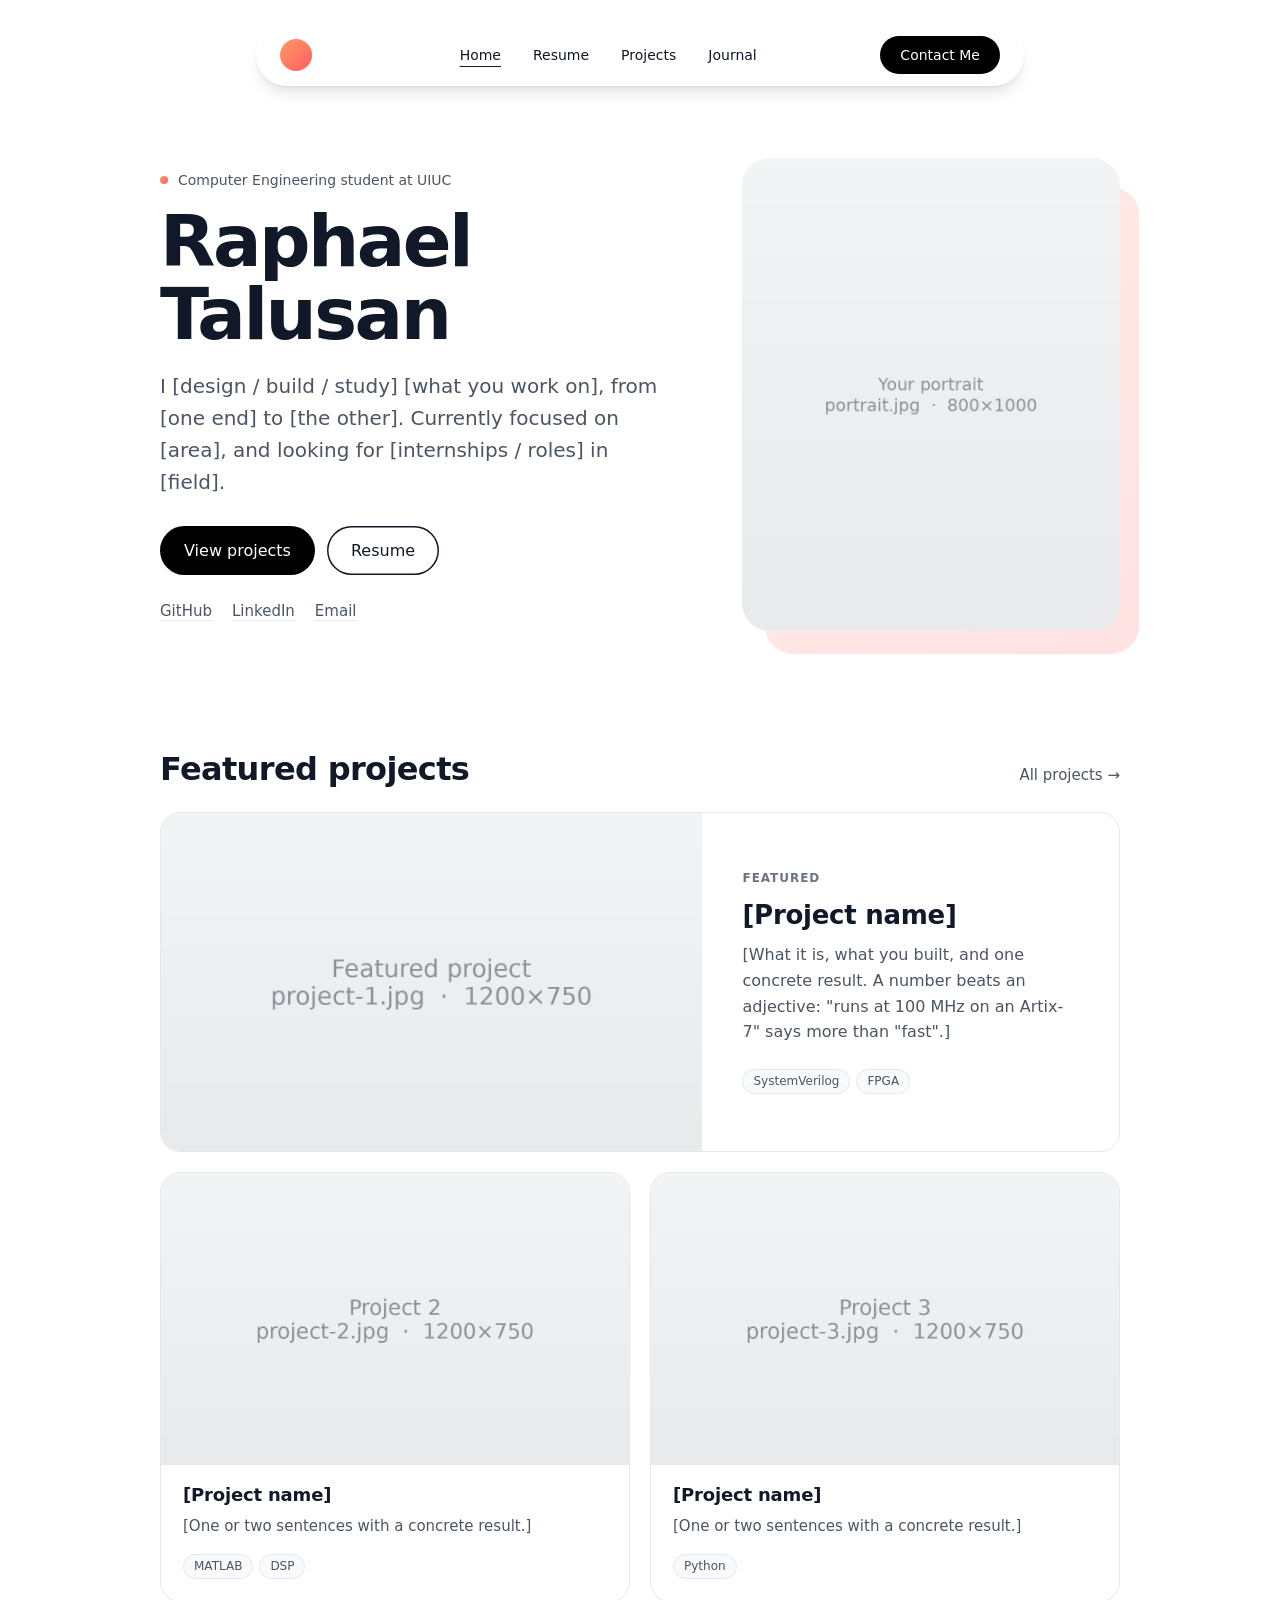
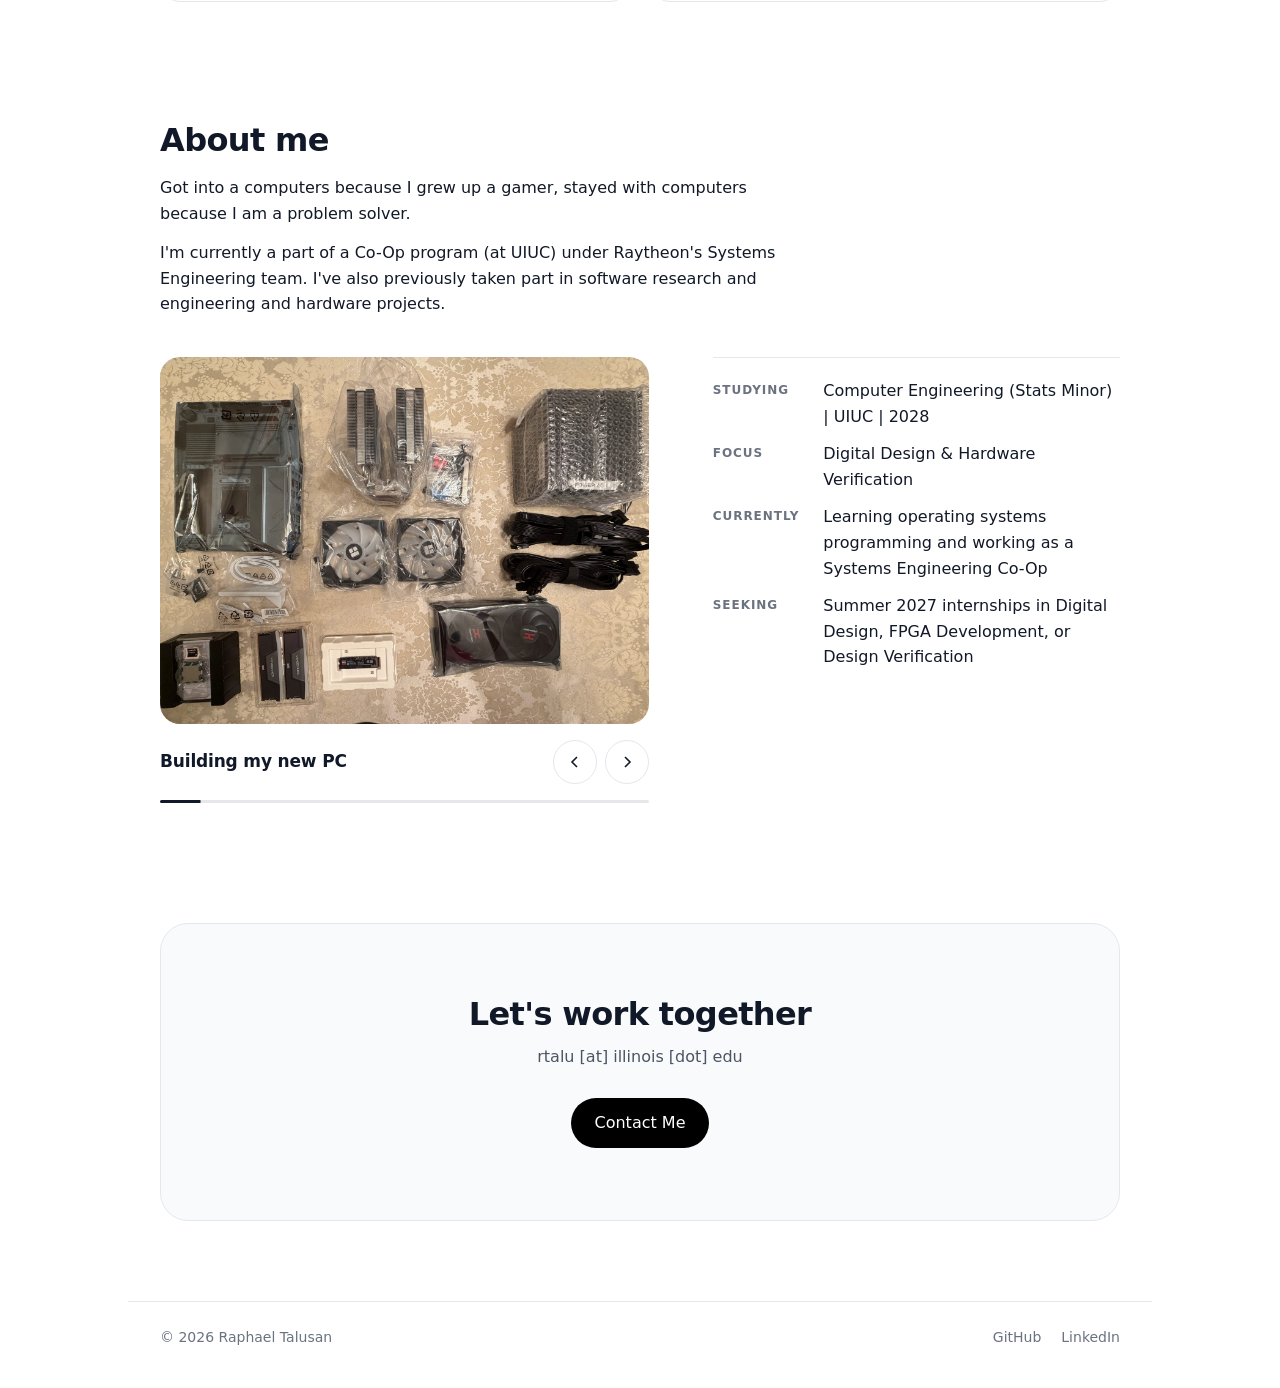
==== index.html @ ab97080b "fitb" ====
<!DOCTYPE html>
<html lang="en">
<!--
  HOME PAGE
  Sections, top to bottom (search for the ===== banners):
    1. HERO .................. name, one-line pitch, buttons
    2. FEATURED PROJECTS ..... project cards
    3. ABOUT ................. about text, photo carousel, quick facts
    4. CLOSING CTA ........... "Let's work together"

  Edited somewhere else, once for every page:
    nav bar + footer ......... js/layout.js
    colors, fonts, spacing ... css/style.css (section 1)
  See README.md for step-by-step recipes.
-->
<head>
  <meta charset="UTF-8">
  <meta name="viewport" content="width=device-width, initial-scale=1">
  <title>Raphael Talusan</title>
  <meta name="description" content="Raphael Talusan, Computer Engineering student at UIUC. Projects in digital design, MATLAB, and SystemVerilog.">
  <meta name="theme-color" content="#ffffff">
  <link rel="icon" href="assets/trans_favicon.png" type="image/png" sizes="32x32">

  <!-- Link previews (LinkedIn, Discord, iMessage). -->
  <meta property="og:type" content="website">
  <meta property="og:title" content="Raphael Talusan">
  <meta property="og:description" content="Computer Engineering student at UIUC. Projects in digital design, MATLAB, and SystemVerilog.">
  <!-- <meta property="og:image" content="https://rtalusan13.github.io/assets/images/portrait.jpg"> -->

  <script>document.documentElement.classList.add("js");</script>
  <link rel="stylesheet" href="css/style.css">
  <link rel="stylesheet" href="css/carousel.css">
  <script src="js/layout.js"></script>
  <script src="js/main.js" defer></script>
  <script src="js/carousel.js" defer></script>
</head>
<body>

  <site-header></site-header>

  <main>

    <!-- ===================== 1. HERO ===================== -->
    <section class="hero" aria-labelledby="hero-name">
      <figure class="hero-photo reveal" style="--delay: .1s">
        <!-- 800×1000 JPG, under ~200 KB -->
        <img src="assets/images/portrait.jpg" width="800" height="1000"
             alt="Portrait of Raphael Talusan" fetchpriority="high">
      </figure>

      <div class="hero-text reveal">
        <p class="eyebrow"><span>Computer Engineering student at <img class="inline-logo" src="assets/logos/uiuc-block-i.svg" alt="UIUC"></span></p>
        <h1 class="hero-name" id="hero-name">Raphael Talusan</h1>
        <p class="hero-pitch">
          I [design / build / study] [what you work on], from [one end] to [the other].
          Currently focused on [area], and looking for [internships / roles] in [field].
        </p>
        <div class="hero-actions">
          <a href="projects.html" class="btn btn-lg">View projects</a>
          <a href="resume.html" class="btn btn-lg btn-outline">Resume</a>
        </div>
        <ul class="social">
          <li><a href="https://github.com/rtalusan13">GitHub</a></li>
          <li><a href="https://www.linkedin.com/in/YOUR-PROFILE">LinkedIn</a></li>
          <li><a href="mailto:you@example.com">Email</a></li>
        </ul>
      </div>
    </section>


    <!-- ===================== 2. FEATURED PROJECTS =====================
         One <article> per project. To add one, copy a whole
         <article> ... </article> block and change its text.
         - class="project-card featured" on the FIRST card only: it gets the wide layout.
         - Image: 1200×750 (16:10) in assets/images/.
         - Link: points at that project's section on projects.html. -->
    <section class="section" aria-labelledby="featured-title">
      <div class="section-head">
        <h2 class="h2" id="featured-title">Featured projects</h2>
        <a href="projects.html" class="link-arrow">All projects <span aria-hidden="true">&rarr;</span></a>
      </div>

      <div class="project-grid reveal">

        <!-- Project 1 (featured) -->
        <article class="project-card featured">
          <div class="project-media">
            <img src="assets/images/project-1.jpg" width="1200" height="750" alt="[Describe what the image shows]" loading="lazy">
          </div>
          <div class="project-body">
            <span class="project-kicker">Featured</span>
            <h3><a href="projects.html#project-1">[Project name]</a></h3>
            <p>[What it is, what you built, and one concrete result. A number beats an adjective: "runs at 100 MHz on an Artix-7" says more than "fast".]</p>
            <ul class="tags"><li>SystemVerilog</li><li>FPGA</li></ul>
          </div>
        </article>

        <!-- Project 2 -->
        <article class="project-card">
          <div class="project-media">
            <img src="assets/images/project-2.jpg" width="1200" height="750" alt="[Describe what the image shows]" loading="lazy">
          </div>
          <div class="project-body">
            <h3><a href="projects.html#project-2">[Project name]</a></h3>
            <p>[One or two sentences with a concrete result.]</p>
            <ul class="tags"><li>MATLAB</li><li>DSP</li></ul>
          </div>
        </article>

        <!-- Project 3 -->
        <article class="project-card">
          <div class="project-media">
            <img src="assets/images/project-3.jpg" width="1200" height="750" alt="[Describe what the image shows]" loading="lazy">
          </div>
          <div class="project-body">
            <h3><a href="projects.html#project-3">[Project name]</a></h3>
            <p>[One or two sentences with a concrete result.]</p>
            <ul class="tags"><li>Python</li></ul>
          </div>
        </article>

      </div>
    </section>


    <!-- ===================== 3. ABOUT ===================== -->
    <section class="section about" aria-labelledby="about-title">

      <div class="about-text reveal">
        <h2 class="h2" id="about-title">About me</h2>
        <p>Got into a computers because I grew up a gamer, stayed with computers because I am a problem solver.</p>
        <p>I'm currently a part of a Co-Op program (at UIUC) under Raytheon's Systems Engineering team. I've also previously taken part in software research and engineering and hardware projects.</p>
      </div>

      <!-- Photo carousel. One <img> per photo, in the order shown.
             src        = file in image_carousel/ (about 1600 px wide, under ~500 KB)
             data-title = caption under the photo
             alt        = what the photo shows, for screen readers
           data-variant="single" shows one photo at a time; remove it for the
           blurred "focus" style. data-autoplay = ms per photo (0 = off). -->
      <div class="fp-root about-carousel reveal" data-carousel data-variant="single" data-autoplay="5000" aria-label="Photos">
        <template>
          <img src="image_carousel/pc-build-parts.jpg" data-title="Building my new PC"
               alt="PC components still in their packaging, laid out on a table">
          <img src="image_carousel/pc-test-bench.jpg" data-title="First boot on the test bench"
               alt="The assembled PC running outside its case, sitting on the motherboard box">
        </template>
      </div>

      <dl class="facts reveal" style="--delay: .1s">
        <dt>Studying</dt>  <dd>Computer Engineering (Stats Minor) | UIUC | 2028</dd>
        <dt>Focus</dt>     <dd>Digital Design &amp; Hardware Verification</dd>
        <dt>Currently</dt> <dd>Learning operating systems programming and working as a Systems Engineering Co-Op</dd>
        <dt>Seeking</dt>   <dd>Summer 2027 internships in Digital Design, FPGA Development, or Design Verification</dd>
      </dl>

    </section>


    <!-- ===================== 4. CLOSING CTA ===================== -->
    <section class="section cta-band reveal" aria-labelledby="cta-title">
      <h2 class="h2" id="cta-title">Let's work together</h2>
      <p>rtalu [at] illinois [dot] edu</p>
      <a href="contact.html" class="btn btn-lg">Contact Me</a>
    </section>

  </main>

  <site-footer></site-footer>

</body>
</html>
---- css/style.css ----
/* =========================================================
   SITE STYLESHEET (every page links this file)

   Contents (search for the number, e.g. "5."):
     1. Design tokens ......... colors, widths, radius, easing
     2. Base .................. reset, body, links, focus ring
     3. Site header ........... nav bar + phone menu
     4. Components ............ buttons, links, tags, inline logos
     5. Page layout ........... main column, sections, inner pages
     6. Home: hero
     7. Home: featured projects
     8. Home: about
     9. Home: closing call to action
    10. Site footer
    11. Motion ................ scroll reveal, reduced motion

   Components with their own file (linked only where used):
     css/carousel.css ......... photo carousel
   ========================================================= */

/* =========================================================
   1. Design tokens
   Change the site's look here first.
   ========================================================= */

:root {
  --bg: #ffffff;
  --text: #111827;        /* gray-900 */
  --muted: #4b5563;       /* gray-600 */
  --faint: #6b7280;       /* gray-500 */
  --line: #e5e7eb;        /* gray-200 */
  --surface: #f9fafb;     /* gray-50  */
  --black: #000000;
  --black-hover: #1f2937; /* gray-800 */
  --accent-1: #ff9966;
  --accent-2: #ff5e62;
  --accent: linear-gradient(135deg, var(--accent-1), var(--accent-2));

  --radius: 20px;
  --nav-width: 48rem;
  --content: 64rem;
  --gutter: clamp(16px, 4vw, 32px);

  --ease-out: cubic-bezier(0.22, 1, 0.36, 1);
  --ease-spring: cubic-bezier(0.34, 1.3, 0.64, 1);
}

/* =========================================================
   2. Base
   ========================================================= */

*, *::before, *::after { box-sizing: border-box; }
html { -webkit-text-size-adjust: 100%; }
body {
  margin: 0;
  min-height: 100dvh;
  display: flex;
  flex-direction: column;
  background: var(--bg);
  color: var(--text);
  font-family: system-ui, -apple-system, "Segoe UI", Roboto, Helvetica, Arial, sans-serif;
  line-height: 1.6;
}
body.menu-open { overflow: hidden; }
a { color: inherit; text-decoration: none; }
button { font: inherit; background: none; border: 0; padding: 0; cursor: pointer; color: inherit; }
img { display: block; max-width: 100%; height: auto; }
svg { display: block; }
h1, h2, h3 { line-height: 1.15; margin: 0; }
p { margin: 0; }
figure { margin: 0; }

a:focus-visible, button:focus-visible {
  outline: 2px solid var(--text);
  outline-offset: 3px;
  border-radius: 6px;
}

/* =========================================================
   3. Site header (nav bar + phone menu)
   Markup lives in js/layout.js; edit links there.
   NOTE: entrance animations use `backwards`, not `both`.
   `both` keeps the final keyframe applied forever, which
   silently overrides any :hover transform on that element.
   ========================================================= */

site-header, site-footer { display: block; }  /* custom elements from js/layout.js */

.nav-wrap { display: flex; justify-content: center; width: 100%; padding: 24px 16px; }
.nav-bar {
  position: relative;
  z-index: 10;
  display: flex;
  align-items: center;
  justify-content: space-between;
  width: 100%;
  max-width: var(--nav-width);
  padding: 12px 24px;
  background: #fff;
  border-radius: 9999px;
  box-shadow: 0 10px 15px -3px rgb(0 0 0 / 0.1), 0 4px 6px -4px rgb(0 0 0 / 0.1);
}
.logo {
  width: 32px;
  height: 32px;
  margin-right: 24px;
  animation: logo-in 0.3s var(--ease-out) backwards;
  transition: transform 0.3s var(--ease-out);
}
.logo:hover { transform: rotate(10deg); }

.nav-links { display: none; align-items: center; gap: 32px; margin: 0; padding: 0; list-style: none; }
.nav-links li { animation: fade-down 0.3s var(--ease-out) backwards; }
.nav-links a {
  display: inline-block;
  font-size: 0.875rem;
  font-weight: 500;
  transition: color 0.15s, transform 0.2s var(--ease-out);
}
.nav-links a:hover { color: var(--muted); transform: scale(1.05); }
.nav-links a[aria-current="page"],
.mobile-links a[aria-current="page"] { text-decoration: underline; text-underline-offset: 6px; }

.cta-desktop { display: none; animation: fade-left 0.3s var(--ease-out) 0.2s backwards; }
.cta-desktop .btn:hover { transform: scale(1.05); }

.menu-btn {
  display: flex; align-items: center; justify-content: center;
  width: 44px; height: 44px; margin-right: -10px;
  transition: transform 0.1s;
}
.menu-btn:active, .close-btn:active { transform: scale(0.9); }

/* ---------- Mobile overlay ---------- */
.mobile-menu {
  position: fixed;
  inset: 0;
  z-index: 50;
  padding: 96px 24px 24px;
  background: #fff;
  overflow-y: auto;
  opacity: 0;
  transform: translateX(100%);
  visibility: hidden;
  transition: transform 0.45s var(--ease-spring), opacity 0.3s ease, visibility 0s linear 0.45s;
}
.mobile-menu.open {
  opacity: 1;
  transform: translateX(0);
  visibility: visible;
  transition: transform 0.45s var(--ease-spring), opacity 0.3s ease, visibility 0s;
}
.close-btn {
  position: absolute; top: 24px; right: 24px;
  width: 44px; height: 44px;
  display: flex; align-items: center; justify-content: center;
  opacity: 0;
  transition: opacity 0.2s, transform 0.1s;
}
.mobile-menu.open .close-btn { opacity: 1; transition-delay: 0.2s; }

.mobile-links { display: flex; flex-direction: column; gap: 24px; margin: 0; padding: 0; list-style: none; }
.mobile-links a { font-size: 1rem; font-weight: 500; }
.mobile-links li, .mobile-cta {
  opacity: 0;
  transform: translateX(20px);
  transition: opacity 0.3s, transform 0.3s var(--ease-out);
}
.mobile-cta { transform: translateY(20px); padding-top: 24px; }
.mobile-menu.open .mobile-links li,
.mobile-menu.open .mobile-cta { opacity: 1; transform: none; }
.mobile-menu.open .mobile-links li:nth-child(1) { transition-delay: 0.1s; }
.mobile-menu.open .mobile-links li:nth-child(2) { transition-delay: 0.2s; }
.mobile-menu.open .mobile-links li:nth-child(3) { transition-delay: 0.3s; }
.mobile-menu.open .mobile-links li:nth-child(4) { transition-delay: 0.4s; }
.mobile-menu.open .mobile-links li:nth-child(5) { transition-delay: 0.5s; }
.mobile-menu.open .mobile-cta { transition-delay: 0.5s; }
.mobile-cta .btn { width: 100%; padding: 12px 20px; font-size: 1rem; }

@media (min-width: 768px) {
  .nav-links { display: flex; }
  .cta-desktop { display: block; }
  .menu-btn, .mobile-menu { display: none; }
}

/* =========================================================
   4. Components
   ========================================================= */

.btn {
  display: inline-flex;
  align-items: center;
  justify-content: center;
  gap: 8px;
  padding: 8px 20px;
  font-size: 0.875rem;
  font-weight: 500;
  color: #fff;
  background: var(--black);
  border-radius: 9999px;
  transition: background-color 0.15s, transform 0.2s var(--ease-out);
}
.btn:hover { background: var(--black-hover); }
.btn-lg { padding: 12px 24px; font-size: 1rem; }
.btn-outline { color: var(--text); background: transparent; box-shadow: inset 0 0 0 1.5px var(--text); }
.btn-outline:hover { background: var(--surface); }

.link-arrow { font-size: 0.9375rem; font-weight: 500; color: var(--muted); white-space: nowrap; }
.link-arrow:hover { color: var(--text); }
.link-arrow span { display: inline-block; transition: transform 0.2s var(--ease-out); }
.link-arrow:hover span { transform: translateX(3px); }

.tags { display: flex; flex-wrap: wrap; gap: 6px; margin: 0; padding: 0; list-style: none; }
.tags li {
  font-size: 0.75rem;
  padding: 2px 10px;
  border-radius: 9999px;
  background: var(--surface);
  border: 1px solid var(--line);
  color: var(--muted);
}

/* ---------- Inline logos ----------
   A small image that stands in for a word, sized to the text
   around it so it never breaks alignment:
     <img class="inline-logo" src="assets/logos/uiuc-block-i.svg" alt="UIUC">
   - alt is required: it's read aloud, and shown instead if the file is missing.
   - Bigger or smaller for one instance: style="--logo-h: 1.6em" */
.inline-logo {
  display: inline-block;
  height: var(--logo-h, 1.3em);
  width: auto;
  margin-inline: 0.12em;
  vertical-align: middle;
  translate: 0 -0.08em;           /* optical centring on capitals */
  border-radius: 3px;
}

/* =========================================================
   5. Page layout
   ========================================================= */

main {
  flex: 1;
  width: 100%;
  max-width: var(--content);
  margin: 0 auto;
  padding: 8px var(--gutter) 80px;
}
.section { margin-top: clamp(72px, 11vw, 120px); }
.section-head {
  display: flex;
  flex-wrap: wrap;
  align-items: baseline;
  justify-content: space-between;
  gap: 8px 16px;
  margin-bottom: 24px;
}
.h2 { font-size: clamp(1.5rem, 3.5vw, 2rem); letter-spacing: -0.02em; }

/* ---------- Inner pages (resume, projects, journal, contact) ---------- */
.page-head { padding-top: clamp(16px, 4vw, 40px); margin-bottom: clamp(32px, 6vw, 56px); }
.page-title { font-size: clamp(2.25rem, 6vw, 3.25rem); letter-spacing: -0.03em; margin-bottom: 12px; }
.lede { font-size: clamp(1.0625rem, 2.2vw, 1.2rem); color: var(--muted); max-width: 60ch; }

/* =========================================================
   6. Home: hero
   Phone: small round photo, then text, so the name is above the fold.
   Desktop: two columns, text left, large portrait right.
   ========================================================= */

.hero { display: grid; gap: 24px; padding-top: 16px; }
.hero-photo { width: 112px; }
.hero-photo img {
  width: 100%;
  aspect-ratio: 1;
  object-fit: cover;
  object-position: 50% 25%;   /* keeps faces in frame when cropping */
  border-radius: 50%;
  background: var(--surface);
}
.eyebrow {
  display: inline-flex;
  align-items: center;
  gap: 10px;
  margin-bottom: 14px;
  font-size: 0.875rem;
  font-weight: 500;
  color: var(--muted);
}
.eyebrow::before {
  content: "";
  flex: none;
  width: 8px; height: 8px;
  border-radius: 50%;
  background: var(--accent);
}
.hero-name {
  font-size: clamp(2.5rem, 8vw, 4.5rem);
  line-height: 1.02;
  letter-spacing: -0.035em;
  margin-bottom: 18px;
}
.hero-pitch { font-size: clamp(1.0625rem, 2.2vw, 1.25rem); color: var(--muted); max-width: 34em; }
.hero-actions { display: flex; flex-wrap: wrap; gap: 12px; margin-top: 28px; }
.social { display: flex; flex-wrap: wrap; gap: 8px 20px; margin: 24px 0 0; padding: 0; list-style: none; font-size: 0.9375rem; }
.social a {
  color: var(--muted);
  text-decoration: underline;
  text-decoration-color: var(--line);
  text-underline-offset: 4px;
  transition: color 0.15s, text-decoration-color 0.15s;
}
.social a:hover { color: var(--text); text-decoration-color: currentColor; }

@media (min-width: 768px) {
  .hero {
    grid-template-columns: minmax(0, 1.35fr) minmax(0, 1fr);
    align-items: center;
    gap: clamp(40px, 6vw, 72px);
    padding-top: 40px;
  }
  .hero-photo { order: 2; width: 100%; position: relative; isolation: isolate; }
  .hero-photo img { aspect-ratio: 4 / 5; border-radius: 28px; }
  .hero-photo::before {           /* offset accent shape behind the photo */
    content: "";
    position: absolute;
    inset: 6% -5% -5% 6%;
    z-index: -1;
    border-radius: 28px;
    background: var(--accent);
    opacity: 0.18;
  }
}

/* =========================================================
   7. Home: featured projects
   Phone: one column. >=640px: the first card spans the full
   width as a horizontal feature, the rest sit two-up below.
   ========================================================= */

.project-grid { display: grid; gap: 20px; grid-template-columns: 1fr; }
.project-card {
  position: relative;
  display: flex;
  flex-direction: column;
  overflow: hidden;
  background: #fff;
  border: 1px solid var(--line);
  border-radius: var(--radius);
  transition: transform 0.25s var(--ease-out), box-shadow 0.25s, border-color 0.2s;
}
.project-card:hover {
  transform: translateY(-3px);
  border-color: #d1d5db;
  box-shadow: 0 14px 32px -14px rgb(0 0 0 / 0.2);
}
.project-card:has(a:focus-visible) { outline: 2px solid var(--text); outline-offset: 3px; }
.project-media { aspect-ratio: 16 / 10; overflow: hidden; background: var(--surface); }
.project-media img { width: 100%; height: 100%; object-fit: cover; transition: transform 0.5s var(--ease-out); }
.project-card:hover .project-media img { transform: scale(1.03); }
.project-body { display: flex; flex-direction: column; gap: 8px; flex: 1; padding: 20px 22px 22px; }
.project-body h3 { font-size: 1.125rem; letter-spacing: -0.01em; }
.project-body h3 a:focus-visible { outline: none; }
.project-body h3 a::after { content: ""; position: absolute; inset: 0; } /* whole card is clickable */
.project-body p { color: var(--muted); font-size: 0.9375rem; }
.project-body .tags { margin-top: auto; padding-top: 8px; }
.project-kicker { font-size: 0.75rem; font-weight: 600; letter-spacing: 0.08em; text-transform: uppercase; color: var(--faint); }

@media (min-width: 640px) {
  .project-grid { grid-template-columns: 1fr 1fr; }
  .project-card.featured { grid-column: 1 / -1; display: grid; grid-template-columns: minmax(0, 1.3fr) minmax(0, 1fr); }
  .project-card.featured .project-body { justify-content: center; padding: clamp(22px, 4vw, 40px); gap: 12px; }
  .project-card.featured h3 { font-size: clamp(1.25rem, 2.6vw, 1.625rem); }
  .project-card.featured p { font-size: 1rem; }
  .project-card.featured .tags { margin-top: 4px; }
}

/* =========================================================
   8. Home: about
   ========================================================= */

/* Phone: about text, carousel, facts (stacked in source order).
   Desktop: about text across the top; carousel left, facts right. */
.about { display: grid; gap: 32px; }
.about-text .h2 { margin-bottom: 16px; }
.about-text p { max-width: 62ch; }
.about-text p + p { margin-top: 14px; }
.facts {
  display: grid;
  grid-template-columns: max-content 1fr;
  align-content: start;
  gap: 12px 24px;
  margin: 0;
}
.facts dt { padding-top: 3px; font-size: 0.75rem; font-weight: 600; letter-spacing: 0.08em; text-transform: uppercase; color: var(--faint); }
.facts dd { margin: 0; }

@media (min-width: 768px) {
  .about {
    grid-template-columns: minmax(0, 6fr) minmax(0, 5fr);
    column-gap: clamp(32px, 5vw, 64px);
    row-gap: 40px;
    align-items: start;
  }
  .about-text { grid-column: 1 / -1; }
  .about .facts { padding-top: 20px; border-top: 1px solid var(--line); }  /* rule level with the photo's top */
}

/* =========================================================
   9. Home: closing call to action
   ========================================================= */

.cta-band {
  text-align: center;
  padding: clamp(40px, 7vw, 72px) clamp(20px, 5vw, 48px);
  background: var(--surface);
  border: 1px solid var(--line);
  border-radius: 28px;
}
.cta-band p { max-width: 42ch; margin: 12px auto 28px; color: var(--muted); }

/* =========================================================
   10. Site footer
   Markup lives in js/layout.js.
   ========================================================= */

.site-footer {
  display: flex;
  flex-wrap: wrap;
  justify-content: space-between;
  gap: 8px 24px;
  width: 100%;
  max-width: var(--content);
  margin: 0 auto;
  padding: 24px var(--gutter) 40px;
  border-top: 1px solid var(--line);
  font-size: 0.875rem;
  color: var(--faint);
}
.site-footer ul { display: flex; gap: 20px; margin: 0; padding: 0; list-style: none; }
.site-footer a:hover { color: var(--text); }

/* =========================================================
   11. Motion
   ========================================================= */

/* ---------- Scroll reveal (only when JS is running) ---------- */
.js .reveal {
  opacity: 0;
  transform: translateY(18px);
  transition: opacity 0.7s var(--ease-out), transform 0.7s var(--ease-out);
  transition-delay: var(--delay, 0s);
}
.js .reveal.is-visible { opacity: 1; transform: none; }

/* ---------- Motion preferences ---------- */
@media (prefers-reduced-motion: reduce) {
  *, *::before, *::after {
    animation-duration: 0.01ms !important;
    transition-duration: 0.01ms !important;
    transition-delay: 0s !important;
  }
  .js .reveal { opacity: 1; transform: none; }
}

@keyframes logo-in   { from { transform: scale(0.8); } to { transform: scale(1); } }
@keyframes fade-down { from { opacity: 0; transform: translateY(-10px); } to { opacity: 1; transform: none; } }
@keyframes fade-left { from { opacity: 0; transform: translateX(20px); } to { opacity: 1; transform: none; } }
---- css/carousel.css ----
/* =========================================================
   CAROUSEL COMPONENT  (pairs with js/carousel.js)
   Link this file only on pages that use a carousel.

   Variants (data-variant on the carousel):
     "single" ... one photo at a time, full width of its column
     "focus" .... (default) centre photo sharp, neighbours peek
                  in from the sides, blurred, smaller and faded

   Knobs you can set per carousel with style="...":
     --fp-aspect   photo shape, default 4 / 3 (phone photos)
     --fp-w        photo width in the "focus" variant
   ========================================================= */

.fp-root {
  --fp-w: min(72cqi, 600px);
  --fp-aspect: 4 / 3;
  --fp-edge: calc(50cqi - var(--fp-w) / 2);   /* space beside the centre photo */
  position: relative;
  container-type: inline-size;                /* cqi = % of this carousel's width */
  display: flex;
  flex-direction: column;
  gap: 16px;
  border-radius: var(--radius);
  outline: none;
}
.fp-root[data-variant="single"] { --fp-w: 100cqi; }
.fp-root:focus-visible { outline: 2px solid var(--text); outline-offset: 6px; }
.fp-root > template { display: none; }

/* ---------- Track: native horizontal scroll with snapping ---------- */
.fp-track {
  position: relative;                         /* card.offsetLeft is measured from here */
  display: flex;
  align-items: center;
  gap: clamp(12px, 2.5cqi, 24px);
  overflow-x: auto;
  overflow-y: hidden;
  padding-inline: var(--fp-edge);
  scroll-snap-type: x mandatory;
  overscroll-behavior-x: contain;
  scrollbar-width: none;
  touch-action: pan-x pan-y;
}
.fp-track::-webkit-scrollbar { display: none; }
@media (hover: hover) and (pointer: fine) { .fp-track { cursor: grab; } }
.fp-track[data-drag="1"] { scroll-snap-type: none; cursor: grabbing; }

/* ---------- One photo ---------- */
.fp-card {
  position: relative;
  flex: 0 0 var(--fp-w);
  aspect-ratio: var(--fp-aspect);
  margin: 0;
  padding: 0;
  border: 0;
  overflow: hidden;
  border-radius: var(--radius);
  background: var(--surface);                 /* shows while the photo loads */
  scroll-snap-align: center;
  cursor: inherit;
}
.fp-root[data-variant="focus"] .fp-card { will-change: transform, filter; }
.fp-card img {
  position: absolute;
  inset: 0;
  width: 100%;
  height: 100%;
  max-width: none;
  object-fit: cover;
  pointer-events: none;
  user-select: none;
  -webkit-user-drag: none;
}

/* ---------- Caption, counter, arrows (aligned to the photo's edges) ---------- */
.fp-meta {
  display: grid;
  grid-template-columns: 1fr auto 1fr;
  align-items: center;
  gap: 16px;
  padding-inline: var(--fp-edge);
}
.fp-cap { margin: 0; min-height: 1.6em; overflow: hidden; font-size: 1.0625rem; font-weight: 600; letter-spacing: -0.01em; }
.fp-cap > span { display: block; animation: fp-in 0.7s var(--ease-out) both; }
.fp-count { margin: 0; font: 500 0.75rem/1 ui-monospace, SFMono-Regular, Menlo, monospace; letter-spacing: 0.14em; color: var(--faint); text-align: center; }
.fp-count b { color: var(--text); font-weight: 500; }
.fp-nav { display: flex; justify-content: flex-end; gap: 8px; }
.fp-btn {
  display: grid;
  place-items: center;
  width: 44px;
  height: 44px;
  border: 1px solid var(--line);
  border-radius: 50%;
  transition: background-color 0.2s, color 0.2s, border-color 0.2s;
}
.fp-btn:hover { background: var(--text); border-color: var(--text); color: #fff; }

/* ---------- Timer bar: fills over data-autoplay ms, then the next photo shows.
   Freezes while hovered, pressed, keyboard-focused, or off screen. ---------- */
.fp-bar { height: 3px; margin-inline: var(--fp-edge); overflow: hidden; border-radius: 3px; background: var(--line); }
.fp-bar > i { display: block; height: 100%; border-radius: inherit; background: var(--text); transform-origin: left; transform: scaleX(0); }

.fp-sr { position: absolute; width: 1px; height: 1px; margin: 0; overflow: hidden; clip: rect(0 0 0 0); white-space: nowrap; }

/* Only one photo: nothing to navigate */
.fp-root.fp-one .fp-nav,
.fp-root.fp-one .fp-count,
.fp-root.fp-one .fp-bar { display: none; }

/* Narrow carousels (phones, or a small column): drop the counter */
@container (max-width: 520px) {
  .fp-meta { grid-template-columns: 1fr auto; }
  .fp-count { display: none; }
}
@media (max-width: 640px) {
  .fp-root[data-variant="focus"] { --fp-w: 76cqi; }
}

@keyframes fp-in { from { transform: translateY(100%); opacity: 0; } to { transform: none; opacity: 1; } }
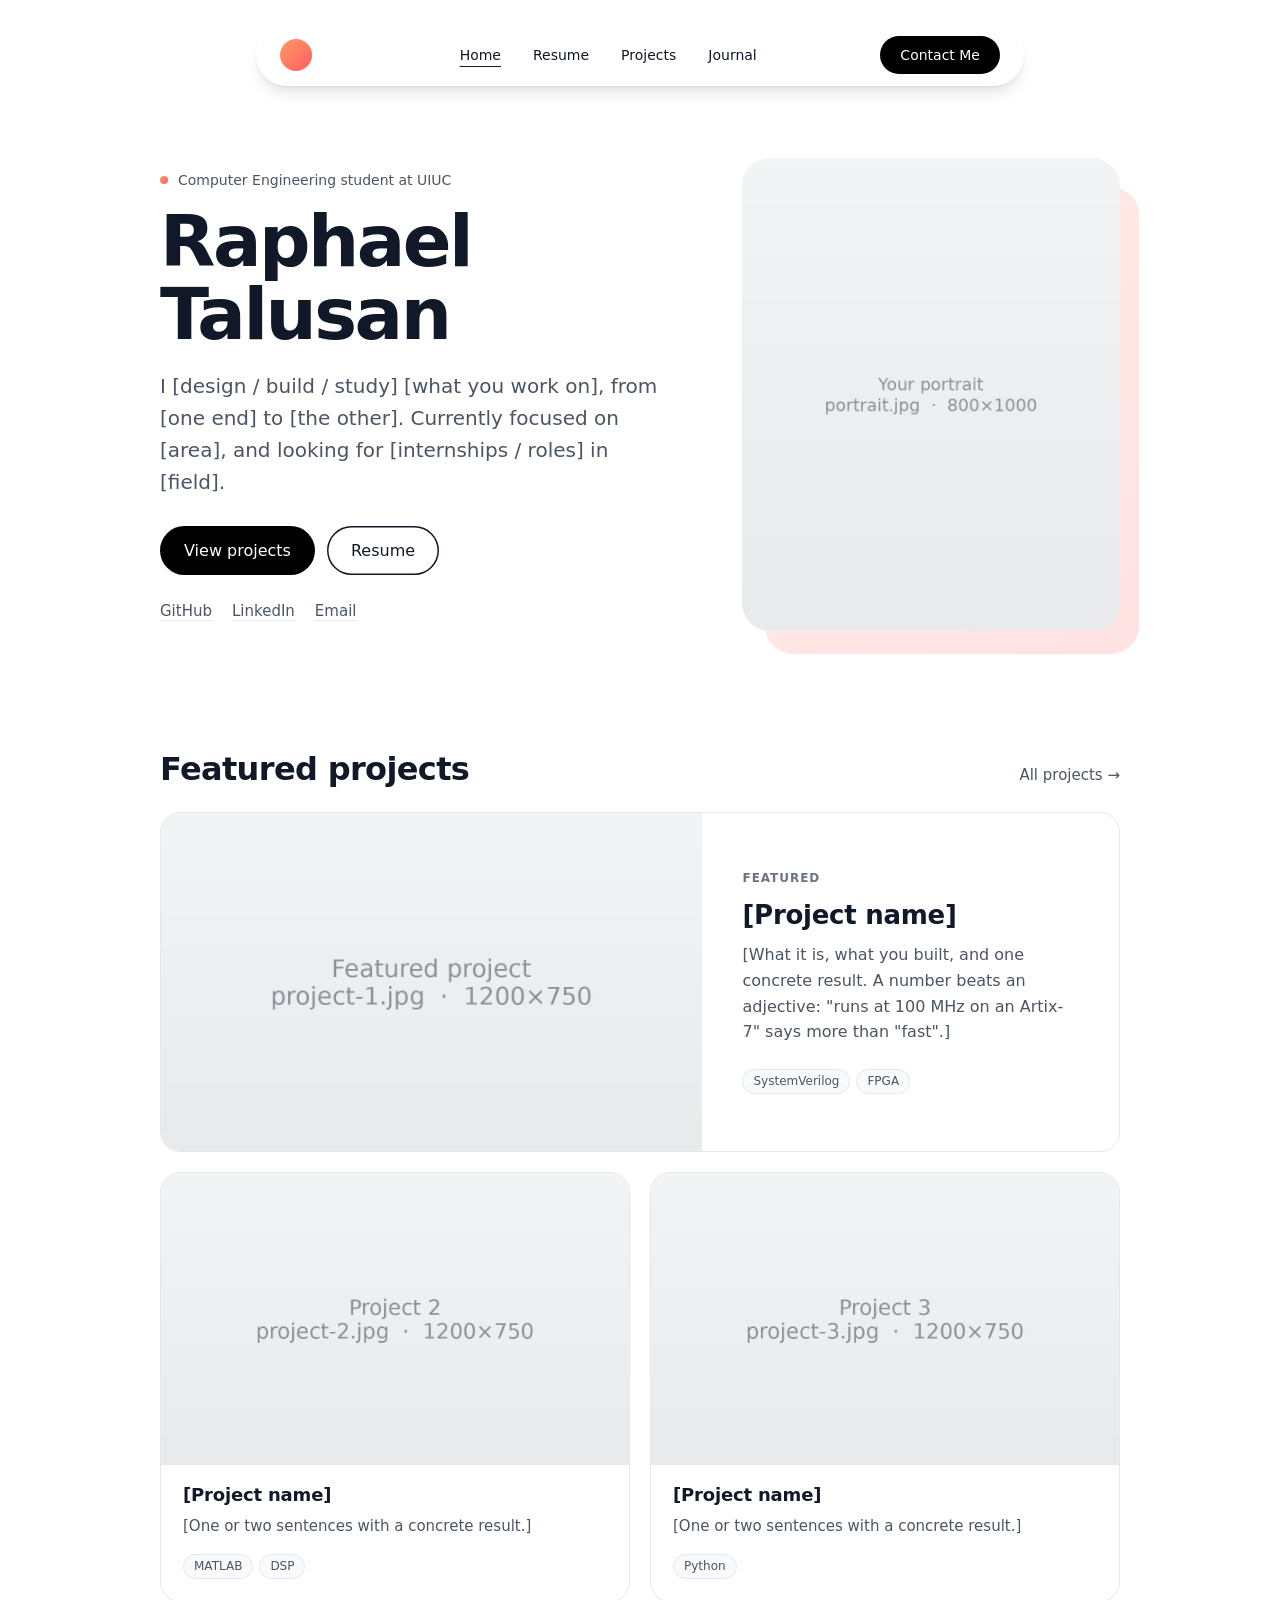
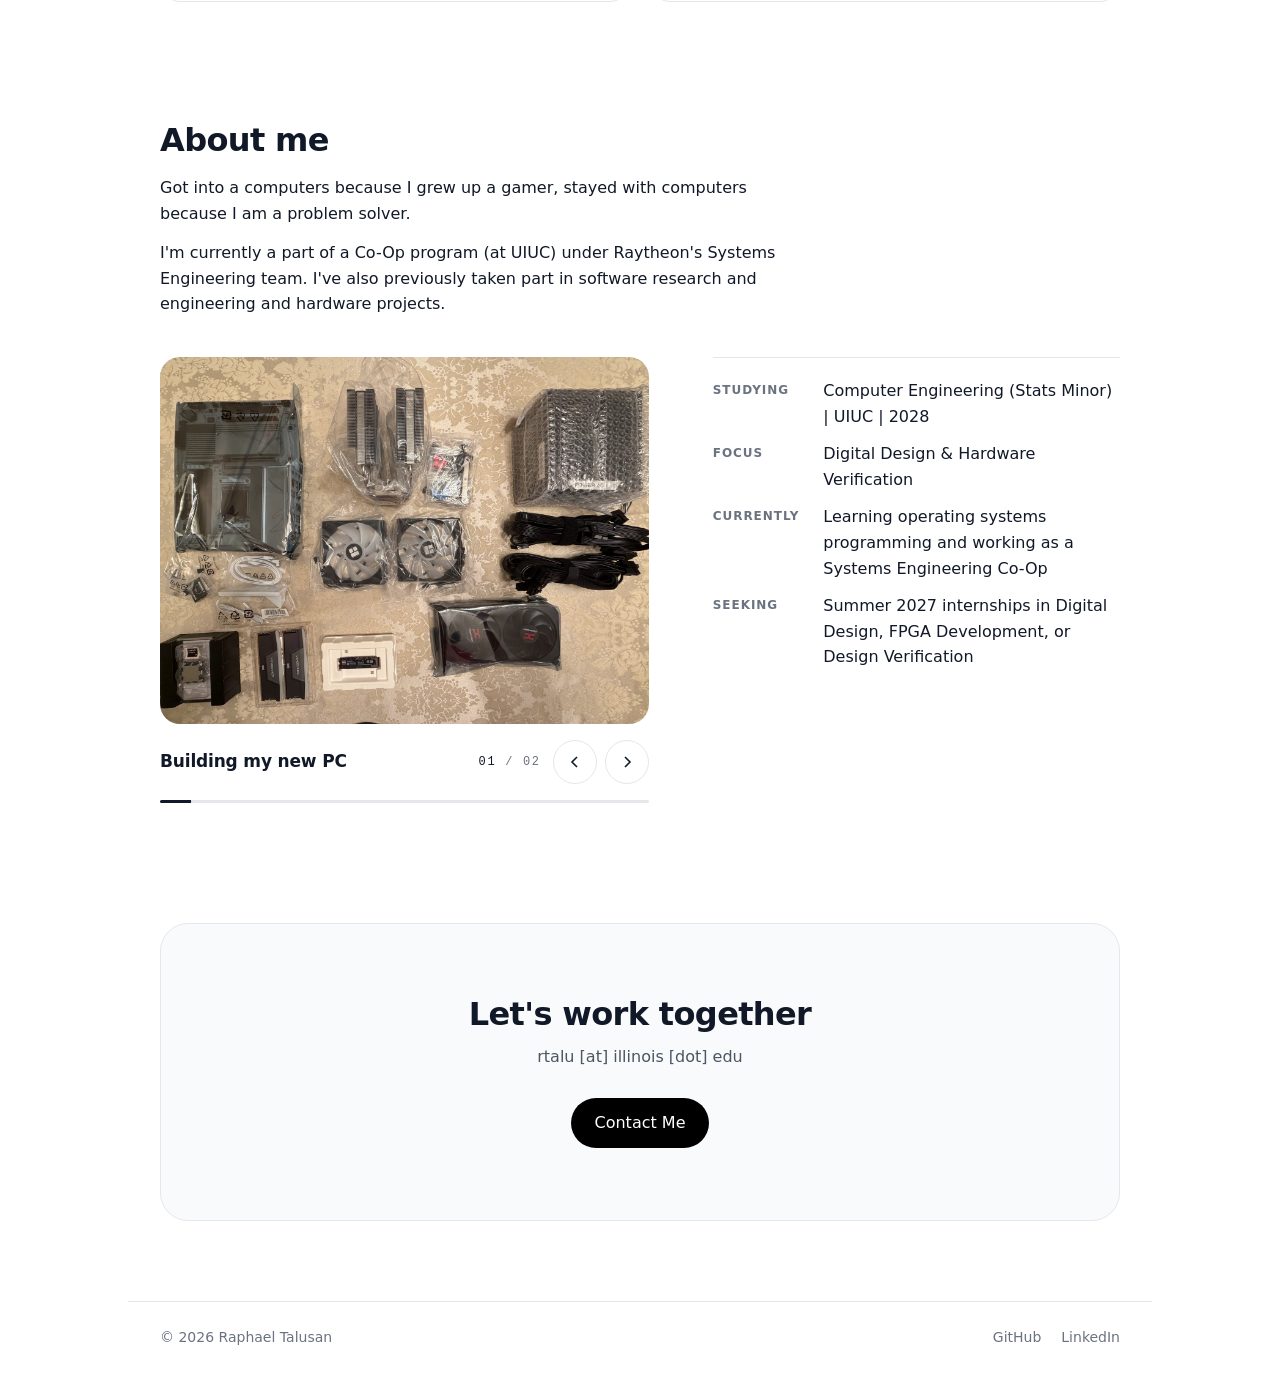
==== commit f51823f1: "update linkedin and github links" ====
--- a/index.html
+++ b/index.html
@@ -61,8 +61,8 @@
         </div>
         <ul class="social">
           <li><a href="https://github.com/rtalusan13">GitHub</a></li>
-          <li><a href="https://www.linkedin.com/in/YOUR-PROFILE">LinkedIn</a></li>
-          <li><a href="mailto:you@example.com">Email</a></li>
+          <li><a href="https://www.linkedin.com/in/raphael-talusan">LinkedIn</a></li>
+          <li><a href="mailto:rtalu@illinois.edu">Email</a></li>
         </ul>
       </div>
     </section>
--- a/css/style.css
+++ b/css/style.css
@@ -16,6 +16,7 @@
 
    Components with their own file (linked only where used):
      css/carousel.css ......... photo carousel
+     css/journal.css .......... journal list + entry pages
    ========================================================= */
 
 /* =========================================================
--- a/css/carousel.css
+++ b/css/carousel.css
@@ -109,10 +109,10 @@
 .fp-root.fp-one .fp-count,
 .fp-root.fp-one .fp-bar { display: none; }
 
-/* Narrow carousels (phones, or a small column): drop the counter */
+/* Narrow carousels (phones, or a small column): the counter moves
+   from the centre to sit just left of the arrows */
 @container (max-width: 520px) {
-  .fp-meta { grid-template-columns: 1fr auto; }
-  .fp-count { display: none; }
+  .fp-meta { grid-template-columns: 1fr auto auto; gap: 12px; }
 }
 @media (max-width: 640px) {
   .fp-root[data-variant="focus"] { --fp-w: 76cqi; }
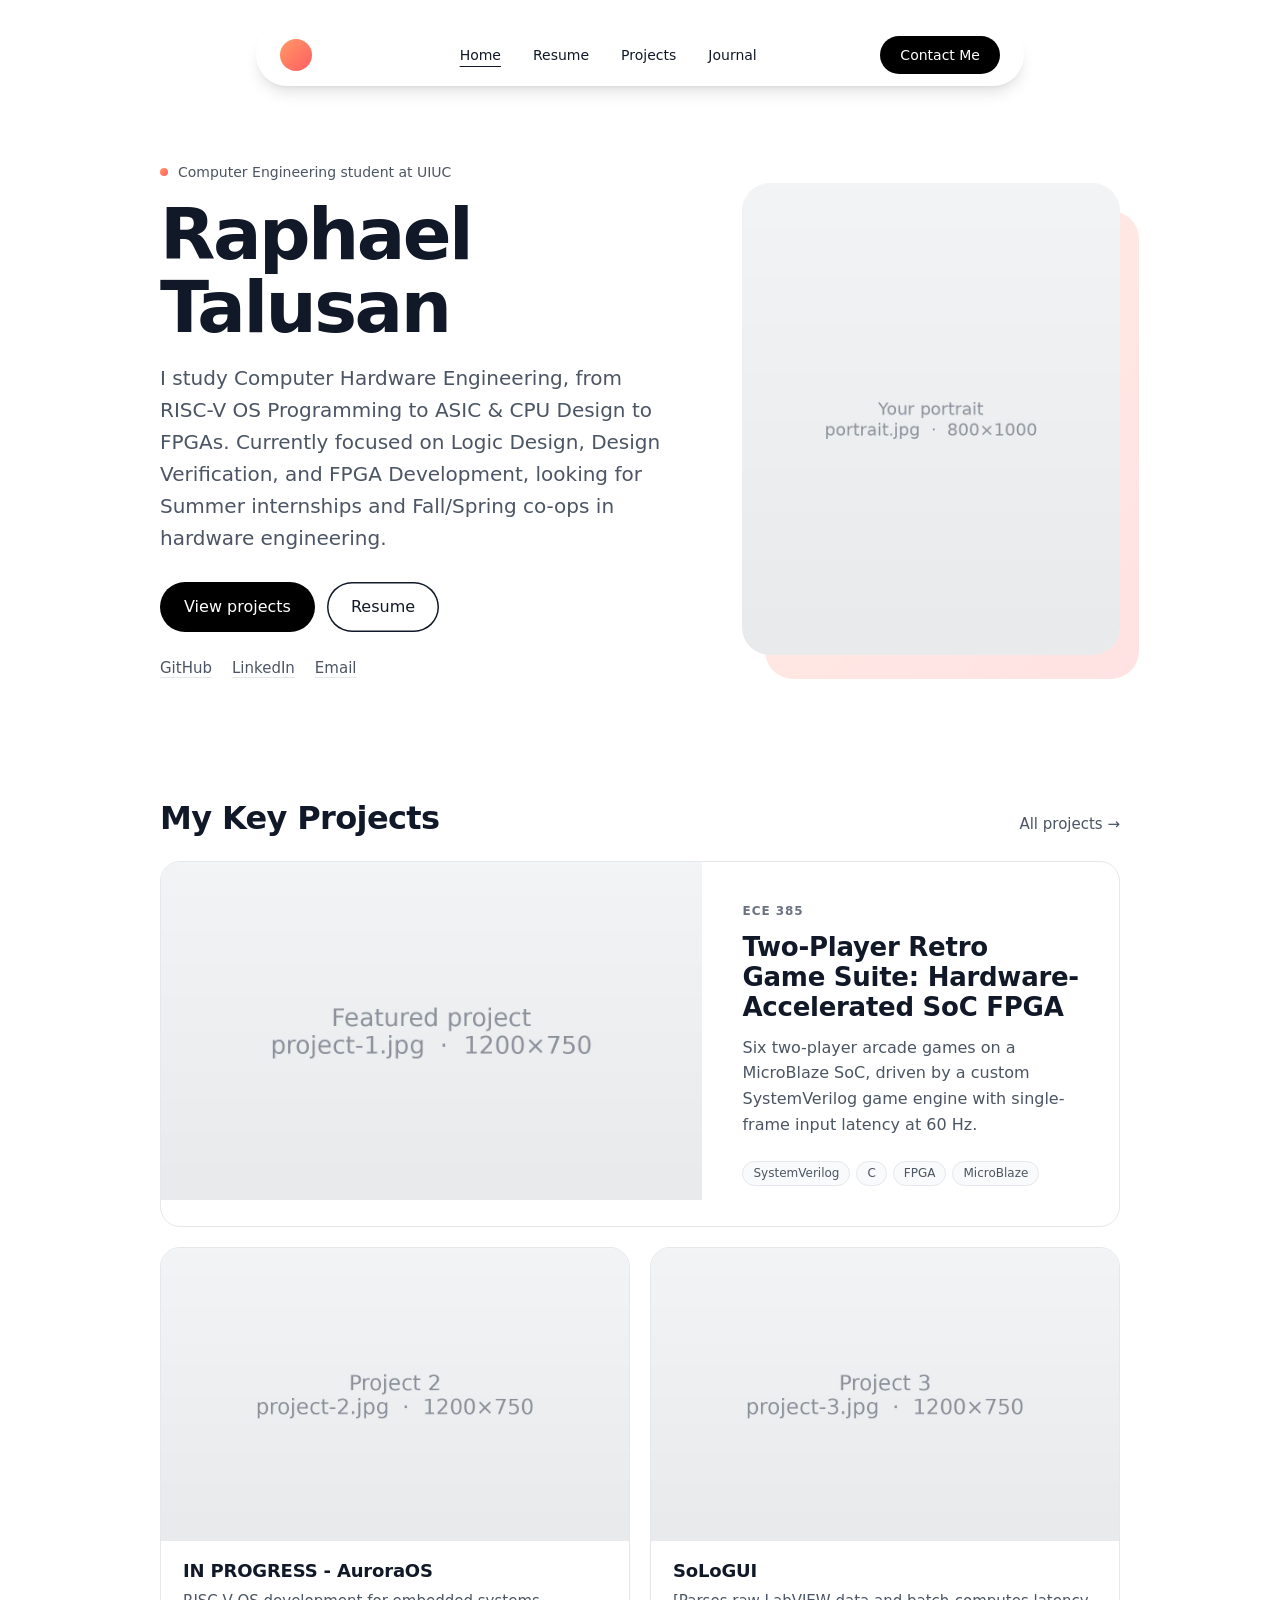
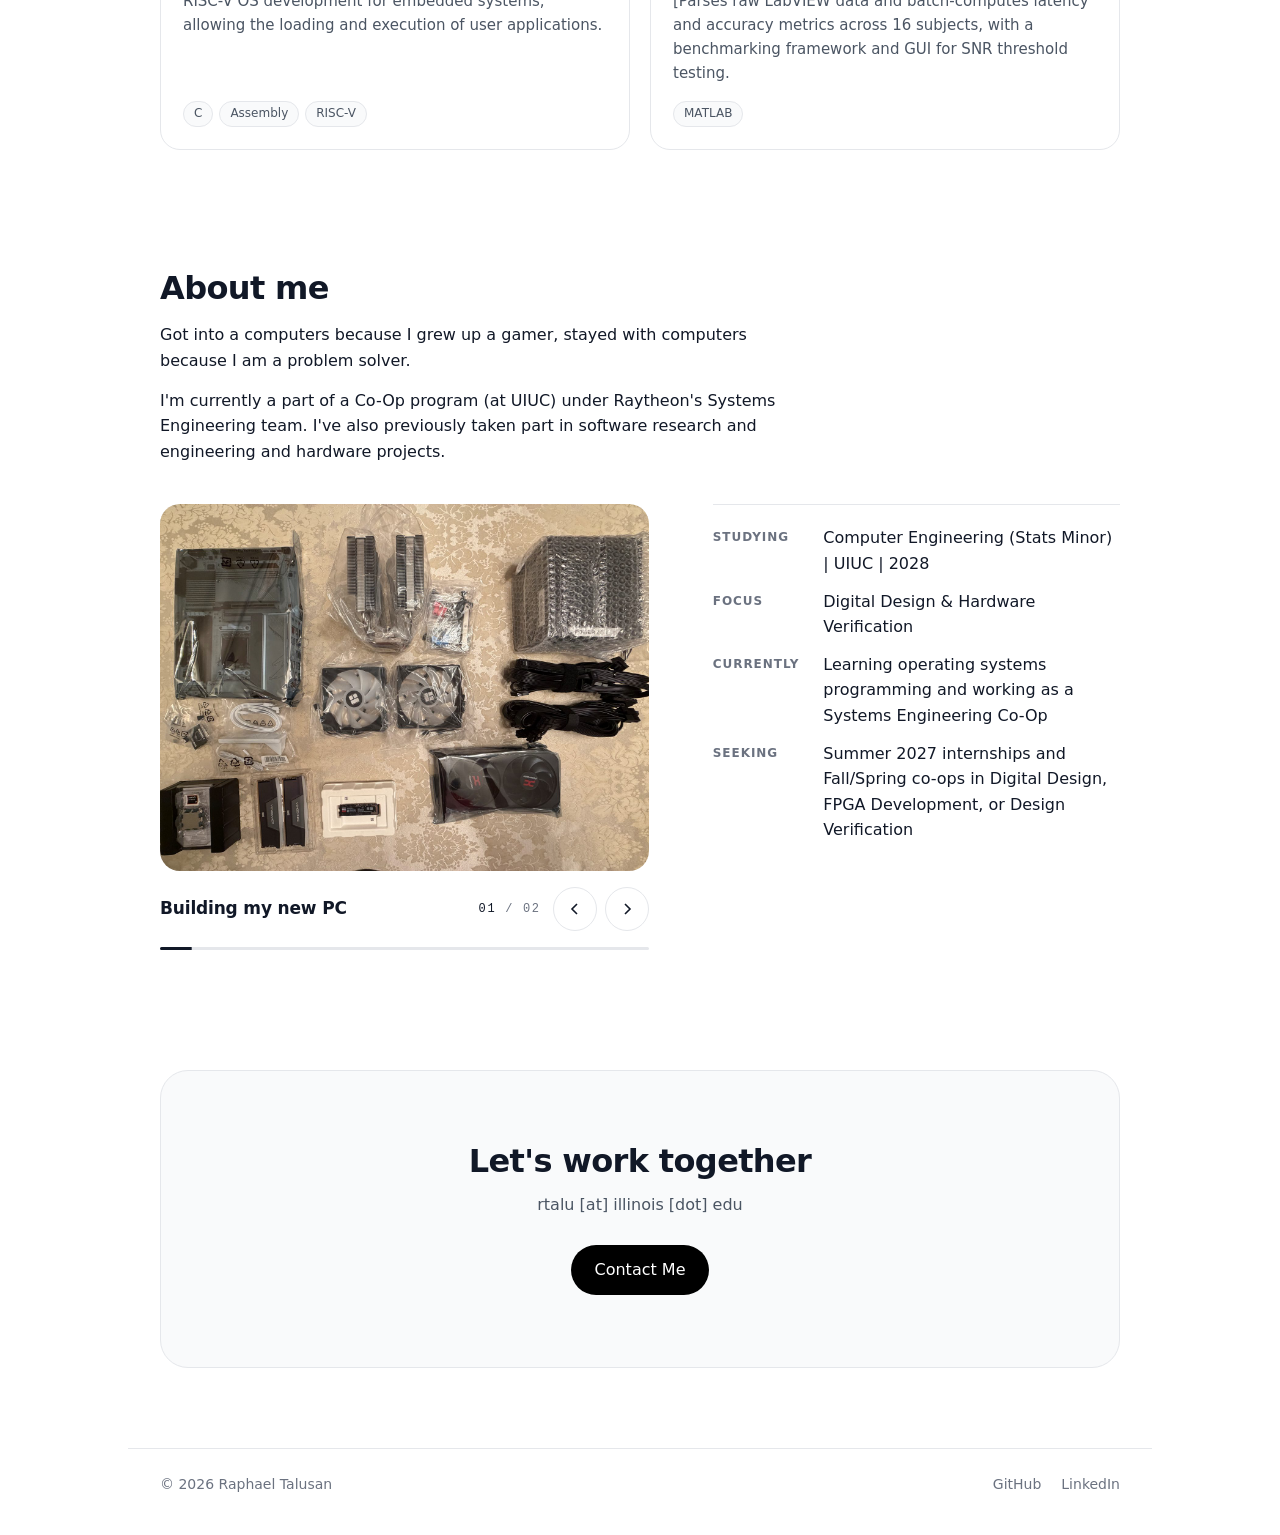
==== commit 8150f971: "project descriptions" ====
--- a/index.html
+++ b/index.html
@@ -52,8 +52,8 @@
         <p class="eyebrow"><span>Computer Engineering student at <img class="inline-logo" src="assets/logos/uiuc-block-i.svg" alt="UIUC"></span></p>
         <h1 class="hero-name" id="hero-name">Raphael Talusan</h1>
         <p class="hero-pitch">
-          I [design / build / study] [what you work on], from [one end] to [the other].
-          Currently focused on [area], and looking for [internships / roles] in [field].
+          I study Computer Hardware Engineering, from RISC-V OS Programming to ASIC & CPU Design to FPGAs.
+          Currently focused on Logic Design, Design Verification, and FPGA Development, looking for Summer internships and Fall/Spring co-ops in hardware engineering.
         </p>
         <div class="hero-actions">
           <a href="projects.html" class="btn btn-lg">View projects</a>
@@ -76,22 +76,21 @@
          - Link: points at that project's section on projects.html. -->
     <section class="section" aria-labelledby="featured-title">
       <div class="section-head">
-        <h2 class="h2" id="featured-title">Featured projects</h2>
+        <h2 class="h2" id="featured-title">My Key Projects</h2>
         <a href="projects.html" class="link-arrow">All projects <span aria-hidden="true">&rarr;</span></a>
       </div>
 
       <div class="project-grid reveal">
-
-        <!-- Project 1 (featured) -->
         <article class="project-card featured">
           <div class="project-media">
             <img src="assets/images/project-1.jpg" width="1200" height="750" alt="[Describe what the image shows]" loading="lazy">
           </div>
           <div class="project-body">
-            <span class="project-kicker">Featured</span>
-            <h3><a href="projects.html#project-1">[Project name]</a></h3>
-            <p>[What it is, what you built, and one concrete result. A number beats an adjective: "runs at 100 MHz on an Artix-7" says more than "fast".]</p>
-            <ul class="tags"><li>SystemVerilog</li><li>FPGA</li></ul>
+            <span class="project-kicker">ECE 385</span>
+            <h3><a href="projects.html#project-1">Two-Player Retro Game Suite: Hardware-Accelerated SoC FPGA</a></h3>
+            <!-- How is it hardware-accelerated? What is the SoC and how is it used? What was necessary when developing programs in SystemVerilog?-->
+            <p>Six two-player arcade games on a MicroBlaze SoC, driven by a custom SystemVerilog game engine with single-frame input latency at 60 Hz.</p>
+            <ul class="tags"><li>SystemVerilog</li><li>C</li><li>FPGA</li><li>MicroBlaze</li></ul>
           </div>
         </article>
 
@@ -101,9 +100,9 @@
             <img src="assets/images/project-2.jpg" width="1200" height="750" alt="[Describe what the image shows]" loading="lazy">
           </div>
           <div class="project-body">
-            <h3><a href="projects.html#project-2">[Project name]</a></h3>
-            <p>[One or two sentences with a concrete result.]</p>
-            <ul class="tags"><li>MATLAB</li><li>DSP</li></ul>
+            <h3><a href="projects.html#project-2">IN PROGRESS - AuroraOS</a></h3>
+            <p>RISC-V OS development for embedded systems, allowing the loading and execution of user applications.</p>
+            <ul class="tags"><li>C</li><li>Assembly</li><li>RISC-V</li></ul>
           </div>
         </article>
 
@@ -113,9 +112,9 @@
             <img src="assets/images/project-3.jpg" width="1200" height="750" alt="[Describe what the image shows]" loading="lazy">
           </div>
           <div class="project-body">
-            <h3><a href="projects.html#project-3">[Project name]</a></h3>
-            <p>[One or two sentences with a concrete result.]</p>
-            <ul class="tags"><li>Python</li></ul>
+            <h3><a href="projects.html#project-3">SoLoGUI</a></h3>
+            <p>[Parses raw LabVIEW data and batch-computes latency and accuracy metrics across 16 subjects, with a benchmarking framework and GUI for SNR threshold testing.</p>
+            <ul class="tags"><li>MATLAB</li></ul>
           </div>
         </article>
 
@@ -151,7 +150,7 @@
         <dt>Studying</dt>  <dd>Computer Engineering (Stats Minor) | UIUC | 2028</dd>
         <dt>Focus</dt>     <dd>Digital Design &amp; Hardware Verification</dd>
         <dt>Currently</dt> <dd>Learning operating systems programming and working as a Systems Engineering Co-Op</dd>
-        <dt>Seeking</dt>   <dd>Summer 2027 internships in Digital Design, FPGA Development, or Design Verification</dd>
+        <dt>Seeking</dt>   <dd>Summer 2027 internships and Fall/Spring co-ops in Digital Design, FPGA Development, or Design Verification</dd>
       </dl>
 
     </section>
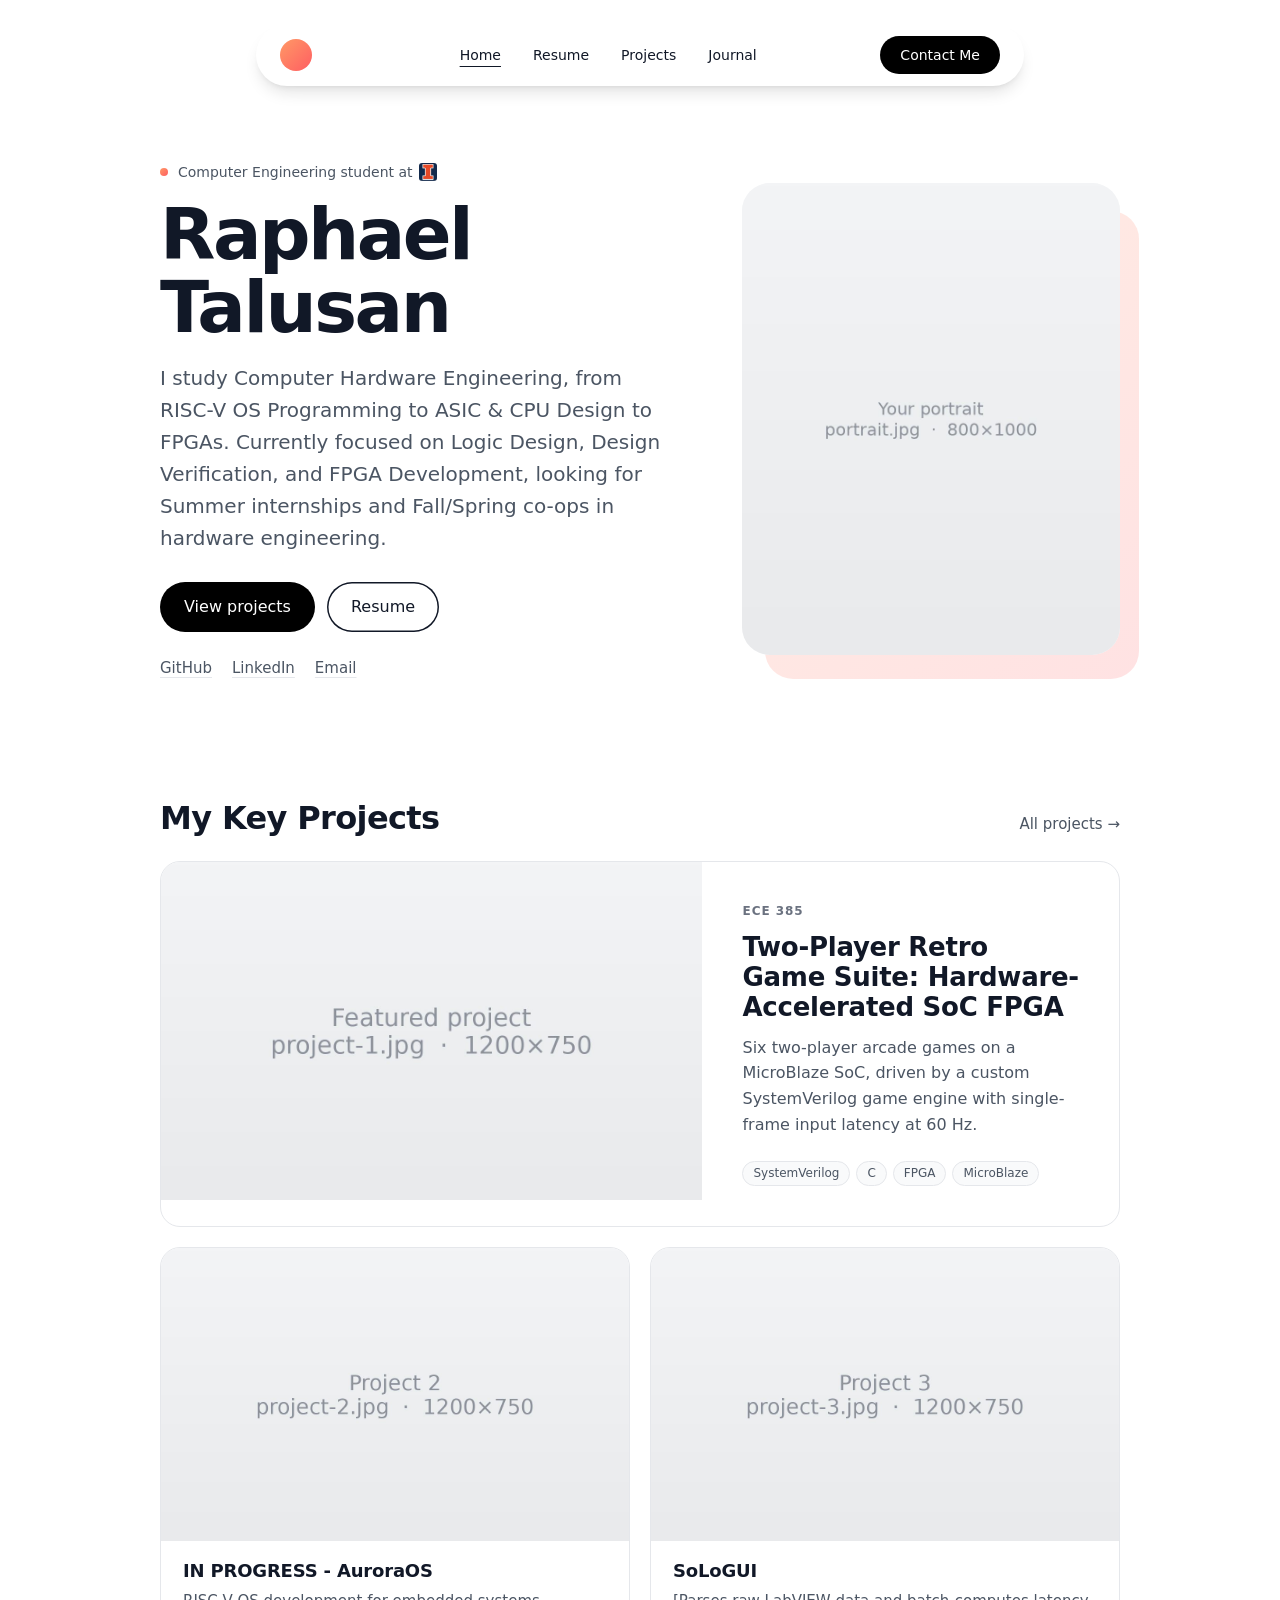
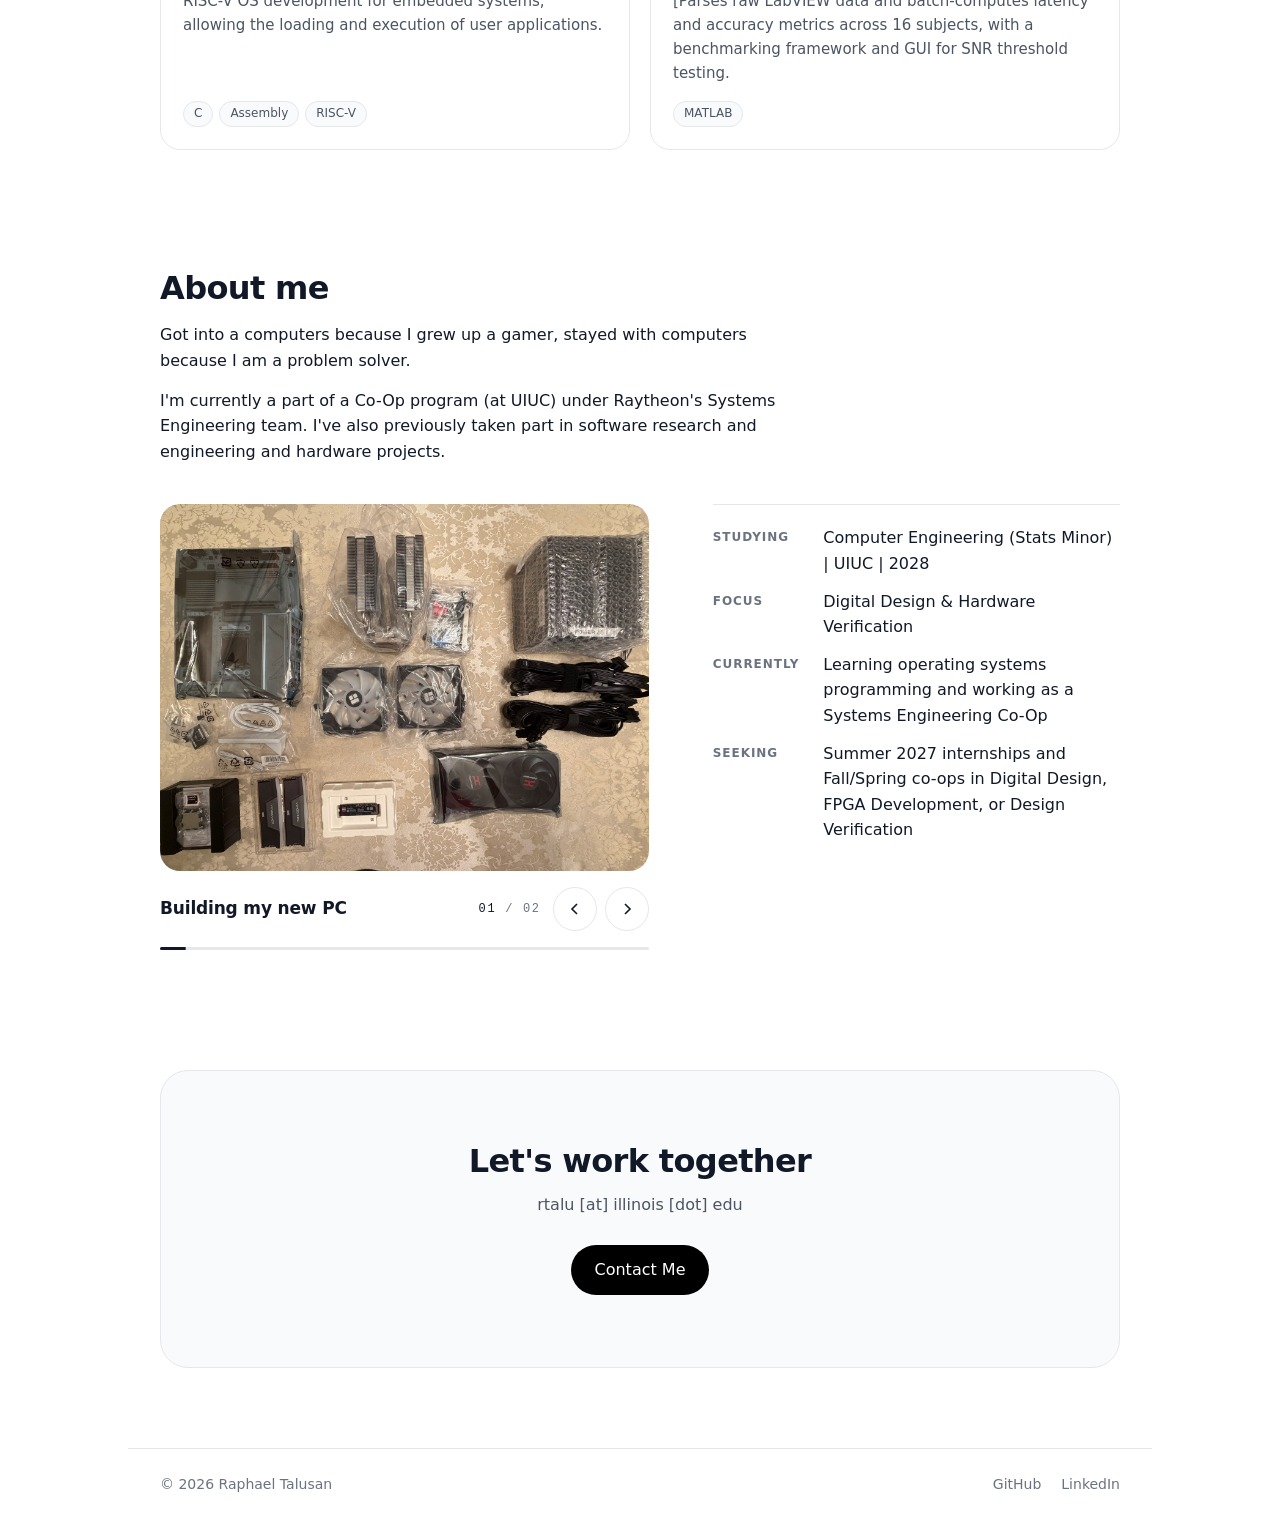
==== commit 5d546ce8: "testing in line logo" ====
--- a/index.html
+++ b/index.html
@@ -49,7 +49,7 @@
       </figure>
 
       <div class="hero-text reveal">
-        <p class="eyebrow"><span>Computer Engineering student at <img class="inline-logo" src="assets/logos/uiuc-block-i.svg" alt="UIUC"></span></p>
+        <p class="eyebrow"><span>Computer Engineering student at <img class="inline-logo" src="assets/logos/uiuc-block-i.png" width="128" height="128" alt="UIUC"></span></p>
         <h1 class="hero-name" id="hero-name">Raphael Talusan</h1>
         <p class="hero-pitch">
           I study Computer Hardware Engineering, from RISC-V OS Programming to ASIC & CPU Design to FPGAs.
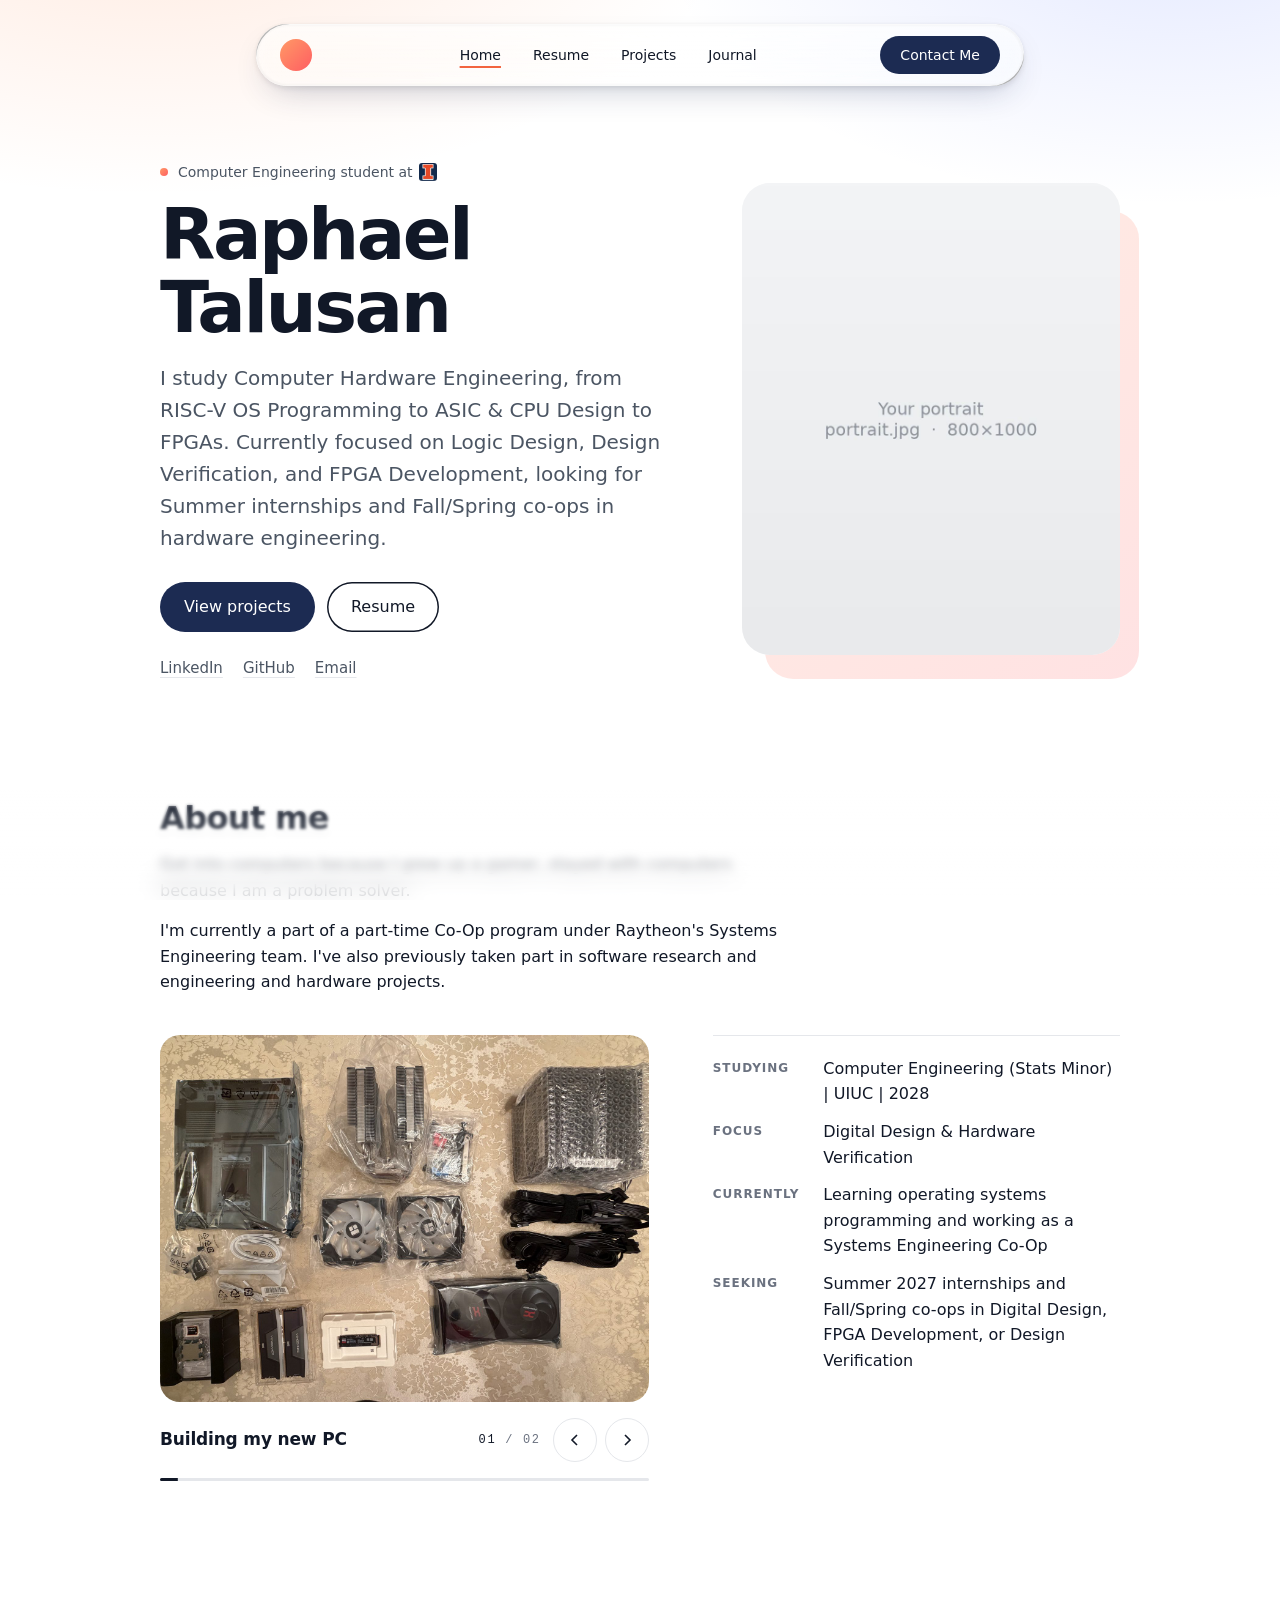
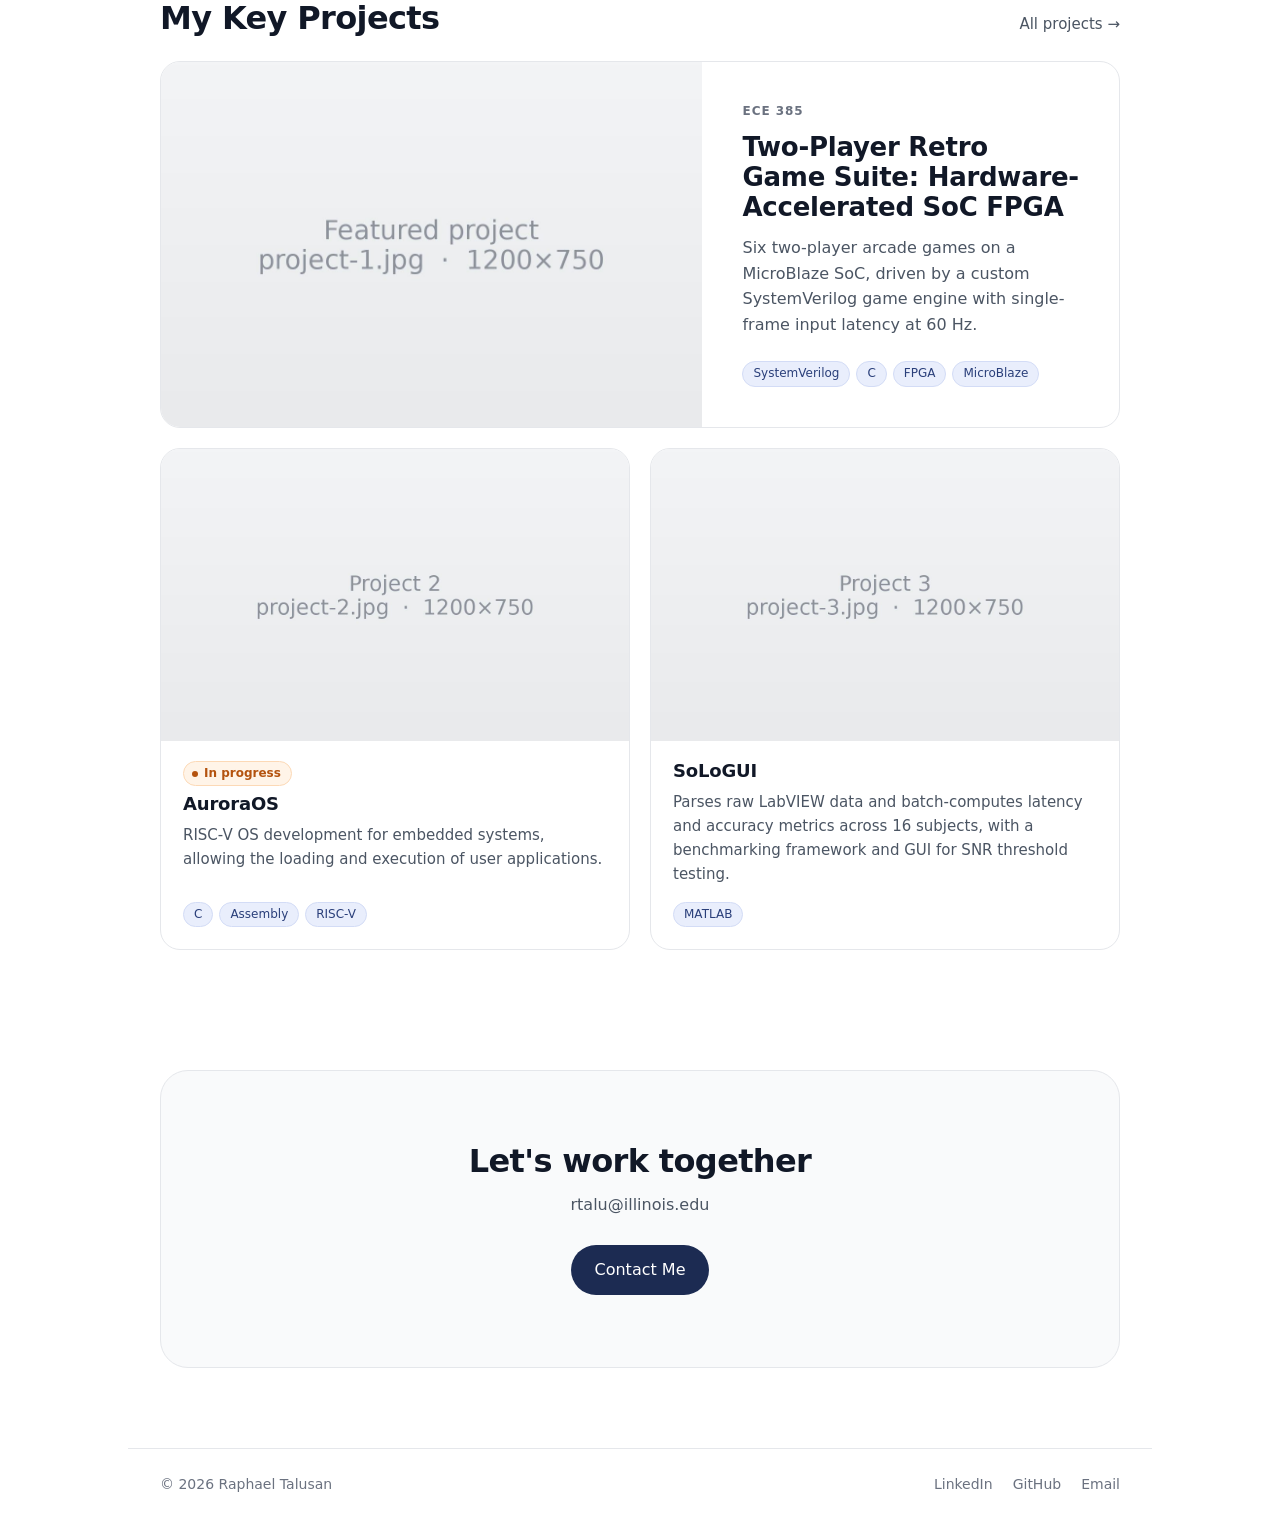
==== commit c531008f: "testing on repo" ====
--- a/index.html
+++ b/index.html
@@ -4,12 +4,13 @@
   HOME PAGE
   Sections, top to bottom (search for the ===== banners):
     1. HERO .................. name, one-line pitch, buttons
-    2. FEATURED PROJECTS ..... project cards
-    3. ABOUT ................. about text, photo carousel, quick facts
+    2. ABOUT ................. about text, photo carousel, quick facts
+    3. FEATURED PROJECTS ..... project cards
     4. CLOSING CTA ........... "Let's work together"
 
   Edited somewhere else, once for every page:
-    nav bar + footer ......... js/layout.js
+    name, email, links, nav .. js/layout.js (SITE, at the top)
+    project cards ............ content/projects.md (featured: yes)
     colors, fonts, spacing ... css/style.css (section 1)
   See README.md for step-by-step recipes.
 -->
@@ -32,18 +33,19 @@
   <link rel="stylesheet" href="css/carousel.css">
   <script src="js/layout.js"></script>
   <script src="js/main.js" defer></script>
+  <script src="js/content.js" defer></script>
+  <script src="js/projects.js" defer></script>
   <script src="js/carousel.js" defer></script>
 </head>
 <body>
 
   <site-header></site-header>
 
-  <main>
+  <main id="main">
 
     <!-- ===================== 1. HERO ===================== -->
     <section class="hero" aria-labelledby="hero-name">
       <figure class="hero-photo reveal" style="--delay: .1s">
-        <!-- 800×1000 JPG, under ~200 KB -->
         <img src="assets/images/portrait.jpg" width="800" height="1000"
              alt="Portrait of Raphael Talusan" fetchpriority="high">
       </figure>
@@ -59,76 +61,18 @@
           <a href="projects.html" class="btn btn-lg">View projects</a>
           <a href="resume.html" class="btn btn-lg btn-outline">Resume</a>
         </div>
-        <ul class="social">
-          <li><a href="https://github.com/rtalusan13">GitHub</a></li>
-          <li><a href="https://www.linkedin.com/in/raphael-talusan">LinkedIn</a></li>
-          <li><a href="mailto:rtalu@illinois.edu">Email</a></li>
-        </ul>
+        <site-links></site-links>   <!-- LinkedIn / GitHub / Email, set in js/layout.js -->
       </div>
     </section>
 
 
-    <!-- ===================== 2. FEATURED PROJECTS =====================
-         One <article> per project. To add one, copy a whole
-         <article> ... </article> block and change its text.
-         - class="project-card featured" on the FIRST card only: it gets the wide layout.
-         - Image: 1200×750 (16:10) in assets/images/.
-         - Link: points at that project's section on projects.html. -->
-    <section class="section" aria-labelledby="featured-title">
-      <div class="section-head">
-        <h2 class="h2" id="featured-title">My Key Projects</h2>
-        <a href="projects.html" class="link-arrow">All projects <span aria-hidden="true">&rarr;</span></a>
-      </div>
-
-      <div class="project-grid reveal">
-        <article class="project-card featured">
-          <div class="project-media">
-            <img src="assets/images/project-1.jpg" width="1200" height="750" alt="[Describe what the image shows]" loading="lazy">
-          </div>
-          <div class="project-body">
-            <span class="project-kicker">ECE 385</span>
-            <h3><a href="projects.html#project-1">Two-Player Retro Game Suite: Hardware-Accelerated SoC FPGA</a></h3>
-            <!-- How is it hardware-accelerated? What is the SoC and how is it used? What was necessary when developing programs in SystemVerilog?-->
-            <p>Six two-player arcade games on a MicroBlaze SoC, driven by a custom SystemVerilog game engine with single-frame input latency at 60 Hz.</p>
-            <ul class="tags"><li>SystemVerilog</li><li>C</li><li>FPGA</li><li>MicroBlaze</li></ul>
-          </div>
-        </article>
-
-        <!-- Project 2 -->
-        <article class="project-card">
-          <div class="project-media">
-            <img src="assets/images/project-2.jpg" width="1200" height="750" alt="[Describe what the image shows]" loading="lazy">
-          </div>
-          <div class="project-body">
-            <h3><a href="projects.html#project-2">IN PROGRESS - AuroraOS</a></h3>
-            <p>RISC-V OS development for embedded systems, allowing the loading and execution of user applications.</p>
-            <ul class="tags"><li>C</li><li>Assembly</li><li>RISC-V</li></ul>
-          </div>
-        </article>
-
-        <!-- Project 3 -->
-        <article class="project-card">
-          <div class="project-media">
-            <img src="assets/images/project-3.jpg" width="1200" height="750" alt="[Describe what the image shows]" loading="lazy">
-          </div>
-          <div class="project-body">
-            <h3><a href="projects.html#project-3">SoLoGUI</a></h3>
-            <p>[Parses raw LabVIEW data and batch-computes latency and accuracy metrics across 16 subjects, with a benchmarking framework and GUI for SNR threshold testing.</p>
-            <ul class="tags"><li>MATLAB</li></ul>
-          </div>
-        </article>
-
-      </div>
-    </section>
-
-
-    <!-- ===================== 3. ABOUT ===================== -->
+    <!-- ===================== 2. ABOUT ===================== -->
     <section class="section about" aria-labelledby="about-title">
 
       <div class="about-text reveal">
         <h2 class="h2" id="about-title">About me</h2>
-        <p>Got into a computers because I grew up a gamer, stayed with computers because I am a problem solver.</p>
-        <p>I'm currently a part of a Co-Op program (at UIUC) under Raytheon's Systems Engineering team. I've also previously taken part in software research and engineering and hardware projects.</p>
+        <p>Got into computers because I grew up a gamer, stayed with computers because I am a problem solver.</p>
+        <p>I'm currently a part of a part-time Co-Op program under Raytheon's Systems Engineering team. I've also previously taken part in software research and engineering and hardware projects.</p>
       </div>
 
       <!-- Photo carousel. One <img> per photo, in the order shown.
@@ -156,10 +100,24 @@
     </section>
 
 
+    <!-- ===================== 3. FEATURED PROJECTS =====================
+         The cards come from content/projects.md: every project marked
+         "featured: yes", in file order (the first gets the wide card). -->
+    <section class="section" aria-labelledby="featured-title">
+      <div class="section-head">
+        <h2 class="h2" id="featured-title">My Key Projects</h2>
+        <a href="projects.html" class="link-arrow">All projects <span aria-hidden="true">&rarr;</span></a>
+      </div>
+
+      <div class="project-grid reveal" data-projects="featured" data-limit="3"></div>
+      <noscript><p><a href="projects.html">See all projects</a></p></noscript>
+    </section>
+
+
     <!-- ===================== 4. CLOSING CTA ===================== -->
     <section class="section cta-band reveal" aria-labelledby="cta-title">
       <h2 class="h2" id="cta-title">Let's work together</h2>
-      <p>rtalu [at] illinois [dot] edu</p>
+      <p><site-email></site-email></p>
       <a href="contact.html" class="btn btn-lg">Contact Me</a>
     </section>
 
--- a/css/style.css
+++ b/css/style.css
@@ -13,10 +13,19 @@
      9. Home: closing call to action
     10. Site footer
     11. Motion ................ scroll reveal, reduced motion
+    12. Prose ................. text rendered from Markdown (journal, projects)
+    13. Contact page
+    14. Progressive blur ...... soft blur at the top and bottom of the screen
 
    Components with their own file (linked only where used):
      css/carousel.css ......... photo carousel
      css/journal.css .......... journal list + entry pages
+     css/projects.css ......... projects page
+     css/resume.css ........... resume page
+
+   Browser support: current and ~3 years back of Chrome, Edge, Safari
+   (incl. iPhone) and Firefox. Newer features used here have fallbacks,
+   marked "fallback:", so older browsers get a simpler but working page.
    ========================================================= */
 
 /* =========================================================
@@ -37,6 +46,36 @@
   --accent-2: #ff5e62;
   --accent: linear-gradient(135deg, var(--accent-1), var(--accent-2));
 
+  /* Color scheme (a first pass: change these values to retune the whole site)
+     navy for actions and selected states, coral from the logo as the accent,
+     and two soft glows behind the top of every page. */
+  --primary: #1c2b52;          /* navy: buttons, selected states */
+  --primary-hover: #2a3d6e;
+  --primary-soft: #e9eefc;     /* pale blue: chips, soft fills */
+  --primary-line: #d3dcf6;
+  --primary-ink: #2a3f7a;      /* text on --primary-soft */
+  --link: #2f5bd3;             /* royal blue: focus rings, link hovers */
+  --coral: #f2643f;            /* accent, from the logo gradient */
+  --glow-warm: rgb(255 153 102 / 0.20);
+  --glow-cool: rgb(104 132 255 / 0.17);
+  --orange-soft: #ffdac8;      /* light orange: selected states (resume bar bubble) */
+  --orange-ink: #8a3412;       /* text on --orange-soft */
+
+  /* Glass recipe shared by the nav bar, the resume section bar and its
+     side buttons (edge shading adapted from the liquid-glass button) */
+  --glass-bg: linear-gradient(180deg, rgb(255 255 255 / 0.66), rgb(255 255 255 / 0.36));
+  --glass-blur: blur(14px) saturate(1.8);
+  --glass-shadow:
+    0 0 6px rgb(0 0 0 / 0.03),
+    0 2px 6px rgb(0 0 0 / 0.08),
+    0 14px 34px -14px rgb(28 43 82 / 0.3),
+    inset 3px 3px 0.5px -3px rgb(0 0 0 / 0.28),
+    inset -3px -3px 0.5px -3px rgb(0 0 0 / 0.3),
+    inset 1px 1px 1px -0.5px rgb(255 255 255 / 0.95),
+    inset -1px -1px 1px -0.5px rgb(255 255 255 / 0.7),
+    inset 0 0 6px 6px rgb(255 255 255 / 0.14),
+    inset 0 0 2px 2px rgb(0 0 0 / 0.04);
+
   --radius: 20px;
   --nav-width: 48rem;
   --content: 64rem;
@@ -54,10 +93,15 @@
 html { -webkit-text-size-adjust: 100%; }
 body {
   margin: 0;
+  min-height: 100vh;               /* fallback: browsers without dvh */
   min-height: 100dvh;
   display: flex;
   flex-direction: column;
-  background: var(--bg);
+  background:
+    radial-gradient(52rem 26rem at 12% -6rem, var(--glow-warm), transparent 70%),
+    radial-gradient(46rem 24rem at 92% -4rem, var(--glow-cool), transparent 70%),
+    var(--bg);
+  background-repeat: no-repeat;
   color: var(--text);
   font-family: system-ui, -apple-system, "Segoe UI", Roboto, Helvetica, Arial, sans-serif;
   line-height: 1.6;
@@ -71,8 +115,42 @@
 p { margin: 0; }
 figure { margin: 0; }
 
+/* "Skip to content": hidden until reached with the Tab key */
+.skip-link {
+  position: absolute;
+  left: 12px;
+  top: -60px;
+  z-index: 100;
+  padding: 10px 16px;
+  border-radius: 9999px;
+  background: var(--primary);
+  color: #fff;
+  font-weight: 500;
+  transition: top 0.2s;
+}
+.skip-link:focus { top: 12px; }
+site-links, site-email { display: contents; }
+
+/* Read by screen readers, not shown */
+.sr-only {
+  position: absolute;
+  width: 1px;
+  height: 1px;
+  margin: -1px;
+  padding: 0;
+  overflow: hidden;
+  clip: rect(0 0 0 0);
+  white-space: nowrap;
+  border: 0;
+}
+
+/* Jumping to a link target (projects.html#aurora-os, Tab key, etc.) stops
+   short of the screen edges, so the target isn't under the edge blur (section 14). */
+html { scroll-padding: 96px 0 120px; }
+@media (max-width: 600px) { html { scroll-padding: 76px 0 96px; } }
+
 a:focus-visible, button:focus-visible {
-  outline: 2px solid var(--text);
+  outline: 2px solid var(--link);
   outline-offset: 3px;
   border-radius: 6px;
 }
@@ -97,9 +175,15 @@
   width: 100%;
   max-width: var(--nav-width);
   padding: 12px 24px;
-  background: #fff;
   border-radius: 9999px;
-  box-shadow: 0 10px 15px -3px rgb(0 0 0 / 0.1), 0 4px 6px -4px rgb(0 0 0 / 0.1);
+  background: rgb(255 255 255 / 0.8);        /* fallback: browsers without backdrop blur */
+  background: var(--glass-bg);
+  -webkit-backdrop-filter: var(--glass-blur);
+  backdrop-filter: var(--glass-blur);
+  box-shadow: var(--glass-shadow);
+}
+@supports not ((backdrop-filter: blur(1px)) or (-webkit-backdrop-filter: blur(1px))) {
+  .nav-bar { background: rgb(255 255 255 / 0.92); }
 }
 .logo {
   width: 32px;
@@ -120,7 +204,7 @@
 }
 .nav-links a:hover { color: var(--muted); transform: scale(1.05); }
 .nav-links a[aria-current="page"],
-.mobile-links a[aria-current="page"] { text-decoration: underline; text-underline-offset: 6px; }
+.mobile-links a[aria-current="page"] { text-decoration: underline; text-decoration-color: var(--coral); text-decoration-thickness: 2px; text-underline-offset: 6px; }
 
 .cta-desktop { display: none; animation: fade-left 0.3s var(--ease-out) 0.2s backwards; }
 .cta-desktop .btn:hover { transform: scale(1.05); }
@@ -197,11 +281,11 @@
   font-size: 0.875rem;
   font-weight: 500;
   color: #fff;
-  background: var(--black);
+  background: var(--primary);
   border-radius: 9999px;
   transition: background-color 0.15s, transform 0.2s var(--ease-out);
 }
-.btn:hover { background: var(--black-hover); }
+.btn:hover { background: var(--primary-hover); }
 .btn-lg { padding: 12px 24px; font-size: 1rem; }
 .btn-outline { color: var(--text); background: transparent; box-shadow: inset 0 0 0 1.5px var(--text); }
 .btn-outline:hover { background: var(--surface); }
@@ -216,9 +300,9 @@
   font-size: 0.75rem;
   padding: 2px 10px;
   border-radius: 9999px;
-  background: var(--surface);
-  border: 1px solid var(--line);
-  color: var(--muted);
+  background: var(--primary-soft);
+  border: 1px solid var(--primary-line);
+  color: var(--primary-ink);
 }
 
 /* ---------- Inline logos ----------
@@ -242,6 +326,8 @@
    ========================================================= */
 
 main {
+  position: relative;
+  isolation: isolate;          /* decorative layers (z-index: -1) stay behind content, above the page background */
   flex: 1;
   width: 100%;
   max-width: var(--content);
@@ -263,6 +349,7 @@
 .page-head { padding-top: clamp(16px, 4vw, 40px); margin-bottom: clamp(32px, 6vw, 56px); }
 .page-title { font-size: clamp(2.25rem, 6vw, 3.25rem); letter-spacing: -0.03em; margin-bottom: 12px; }
 .lede { font-size: clamp(1.0625rem, 2.2vw, 1.2rem); color: var(--muted); max-width: 60ch; }
+.content-status { padding: 28px 0; color: var(--muted); }
 
 /* =========================================================
    6. Home: hero
@@ -356,7 +443,9 @@
   border-color: #d1d5db;
   box-shadow: 0 14px 32px -14px rgb(0 0 0 / 0.2);
 }
-.project-card:has(a:focus-visible) { outline: 2px solid var(--text); outline-offset: 3px; }
+.project-card:focus-within { outline: 2px solid var(--link); outline-offset: 3px; }   /* fallback: no :has() */
+.project-card:has(a:focus-visible) { outline: 2px solid var(--link); outline-offset: 3px; }
+.project-card:focus-within:not(:has(a:focus-visible)) { outline: none; }
 .project-media { aspect-ratio: 16 / 10; overflow: hidden; background: var(--surface); }
 .project-media img { width: 100%; height: 100%; object-fit: cover; transition: transform 0.5s var(--ease-out); }
 .project-card:hover .project-media img { transform: scale(1.03); }
@@ -367,10 +456,28 @@
 .project-body p { color: var(--muted); font-size: 0.9375rem; }
 .project-body .tags { margin-top: auto; padding-top: 8px; }
 .project-kicker { font-size: 0.75rem; font-weight: 600; letter-spacing: 0.08em; text-transform: uppercase; color: var(--faint); }
+.project-meta { display: flex; flex-wrap: wrap; align-items: center; gap: 6px 12px; }
+.project-date { font-size: 0.8125rem; color: var(--faint); }
+.status-badge {
+  display: inline-flex;
+  align-items: center;
+  gap: 6px;
+  padding: 2px 10px 2px 8px;
+  border: 1px solid #fcd9b6;
+  border-radius: 9999px;
+  background: #fff4e8;
+  color: #b4530f;
+  font-size: 0.75rem;
+  font-weight: 600;
+}
+.status-badge::before { content: ""; width: 6px; height: 6px; border-radius: 50%; background: currentColor; }
+.project-grid[aria-busy="true"] { min-height: 360px; }   /* hold the space while cards load */
 
 @media (min-width: 640px) {
   .project-grid { grid-template-columns: 1fr 1fr; }
   .project-card.featured { grid-column: 1 / -1; display: grid; grid-template-columns: minmax(0, 1.3fr) minmax(0, 1fr); }
+  .project-card.featured.no-media { grid-template-columns: minmax(0, 1fr); }
+  .project-card.featured .project-media { aspect-ratio: auto; min-height: 280px; }   /* fill the card's full height */
   .project-card.featured .project-body { justify-content: center; padding: clamp(22px, 4vw, 40px); gap: 12px; }
   .project-card.featured h3 { font-size: clamp(1.25rem, 2.6vw, 1.625rem); }
   .project-card.featured p { font-size: 1rem; }
@@ -441,6 +548,8 @@
 }
 .site-footer ul { display: flex; gap: 20px; margin: 0; padding: 0; list-style: none; }
 .site-footer a:hover { color: var(--text); }
+/* Small text links get a taller tap area (at least 24px) without moving anything */
+.site-footer li a, .social a, .cta-band p a { display: inline-block; padding-block: 6px; margin-block: -6px; }
 
 /* =========================================================
    11. Motion
@@ -454,6 +563,9 @@
   transition-delay: var(--delay, 0s);
 }
 .js .reveal.is-visible { opacity: 1; transform: none; }
+/* Failsafe: if js/main.js never runs (it adds .reveal-ready), show everything after 2.5 s anyway */
+.js:not(.reveal-ready) .reveal { animation: reveal-failsafe 0.6s ease-out 2.5s forwards; }
+@keyframes reveal-failsafe { to { opacity: 1; transform: none; } }
 
 /* ---------- Motion preferences ---------- */
 @media (prefers-reduced-motion: reduce) {
@@ -468,3 +580,95 @@
 @keyframes logo-in   { from { transform: scale(0.8); } to { transform: scale(1); } }
 @keyframes fade-down { from { opacity: 0; transform: translateY(-10px); } to { opacity: 1; transform: none; } }
 @keyframes fade-left { from { opacity: 0; transform: translateX(20px); } to { opacity: 1; transform: none; } }
+
+
+/* =========================================================
+   12. Prose: text rendered from Markdown (journal entries, project write-ups)
+   ========================================================= */
+.prose { max-width: 68ch; font-size: 1.0625rem; line-height: 1.75; }
+.prose > * + * { margin-top: 1.15em; }
+.prose h2 { margin-top: 2em; font-size: 1.5rem; letter-spacing: -0.02em; }
+.prose h3 { margin-top: 1.7em; font-size: 1.2rem; }
+.prose h2 + *, .prose h3 + * { margin-top: 0.6em; }
+.prose a { text-decoration: underline; text-decoration-color: #9ca3af; text-underline-offset: 3px; }
+.prose a:hover { color: var(--link); text-decoration-color: currentColor; }
+.prose ul, .prose ol { padding-left: 1.4em; }
+.prose li + li { margin-top: 0.35em; }
+.prose blockquote { margin-inline: 0; padding-left: 1em; border-left: 3px solid var(--primary-line); color: var(--muted); }
+.prose code { padding: 0.1em 0.35em; font-family: ui-monospace, SFMono-Regular, Menlo, Consolas, monospace; font-size: 0.88em; background: var(--surface); border: 1px solid var(--line); border-radius: 6px; }
+.prose pre { overflow-x: auto; padding: 16px 18px; background: var(--surface); border: 1px solid var(--line); border-radius: 12px; line-height: 1.55; }
+.prose pre code { padding: 0; font-size: 0.875rem; background: none; border: 0; }
+.prose img { display: block; margin-inline: auto; border-radius: 14px; }
+.prose figure { margin: 2em 0; }
+.prose figcaption { margin-top: 10px; font-size: 0.875rem; color: var(--faint); text-align: center; }
+.prose hr { margin: 2.5em 0; border: 0; border-top: 1px solid var(--line); }
+.prose table { display: block; overflow-x: auto; border-collapse: collapse; font-size: 0.9375rem; }
+.prose th, .prose td { padding: 8px 14px; border-bottom: 1px solid var(--line); text-align: left; }
+.prose th { font-weight: 600; }
+
+
+/* =========================================================
+   13. Contact page (cards come from <site-links variant="cards">)
+   ========================================================= */
+.contact-grid { display: grid; grid-template-columns: repeat(auto-fit, minmax(min(100%, 240px), 1fr)); gap: 14px; }
+.contact-card {
+  position: relative;
+  display: grid;
+  gap: 2px;
+  padding: 20px 52px 20px 22px;
+  border: 1px solid var(--line);
+  border-radius: var(--radius);
+  background: #fff;
+  transition: border-color 0.2s, box-shadow 0.25s, transform 0.25s var(--ease-out);
+}
+.contact-card:hover { transform: translateY(-2px); border-color: var(--primary-line); box-shadow: 0 14px 30px -16px rgb(28 43 82 / 0.35); }
+.contact-card:first-child { border-color: var(--primary-line); background: var(--primary-soft); }
+.contact-label { font-size: 0.75rem; font-weight: 600; letter-spacing: 0.08em; text-transform: uppercase; color: var(--faint); }
+.contact-value { font-weight: 500; overflow-wrap: anywhere; }
+.contact-arrow { position: absolute; top: 20px; right: 20px; color: var(--muted); transition: transform 0.25s var(--ease-out), color 0.2s; }
+.contact-card:hover .contact-arrow { transform: translate(2px, -2px); color: var(--primary); }
+
+
+/* =========================================================
+   14. Progressive blur: content softens and fades as it scrolls
+   toward the top or bottom edge of the screen (layers added by
+   js/main.js). Turn it off on a page with <body data-blur="off">.
+   Three stacked layers blur more toward the edge (1.5, 5, 12px), each
+   covering a band of the strip via a gradient mask. (Six layers looked the
+   same and scrolled ~40% slower in testing.)
+   ========================================================= */
+.pblur {
+  --pblur-h: 110px;
+  position: fixed;
+  left: 0;
+  right: 0;
+  z-index: 4;                  /* under sticky bars (z-index 5), over page content */
+  height: var(--pblur-h);
+  pointer-events: none;
+  opacity: 0;
+  transition: opacity 0.35s ease;
+}
+.pblur.on { opacity: 1; }
+.pblur-top { top: 0; --pblur-h: 84px; }
+.pblur-bottom { bottom: 0; }
+.pblur > i { position: absolute; inset: 0; }
+.pblur > i:nth-child(1) { --b: 1.5px; --m: transparent 0%,  #000 25%, #000 45%,  transparent 65%; }
+.pblur > i:nth-child(2) { --b: 5px;   --m: transparent 35%, #000 60%, #000 75%,  transparent 90%; }
+.pblur > i:nth-child(3) { --b: 12px;  --m: transparent 60%, #000 85%, #000 100%; }
+.pblur > i:not(:last-child) {
+  -webkit-backdrop-filter: blur(var(--b));
+  backdrop-filter: blur(var(--b));
+  -webkit-mask-image: linear-gradient(var(--dir), var(--m));
+  mask-image: linear-gradient(var(--dir), var(--m));
+}
+.pblur > i:last-child {        /* and a gentle fade to the page color, like the reference */
+  background: linear-gradient(var(--dir), rgb(255 255 255 / 0), rgb(255 255 255 / 0.72));
+}
+.pblur-bottom { --dir: to bottom; }
+.pblur-top { --dir: to top; }
+@media (max-width: 600px) {
+  .pblur { --pblur-h: 80px; }
+  .pblur-top { --pblur-h: 64px; }
+}
+@media print { .pblur { display: none; } }
+
--- a/css/carousel.css
+++ b/css/carousel.css
@@ -119,3 +119,8 @@
 }
 
 @keyframes fp-in { from { transform: translateY(100%); opacity: 0; } to { transform: none; opacity: 1; } }
+
+/* fallback: browsers without container queries show one photo at a time */
+@supports not (container-type: inline-size) {
+  .fp-root { --fp-w: 100%; --fp-edge: 0px; }
+}
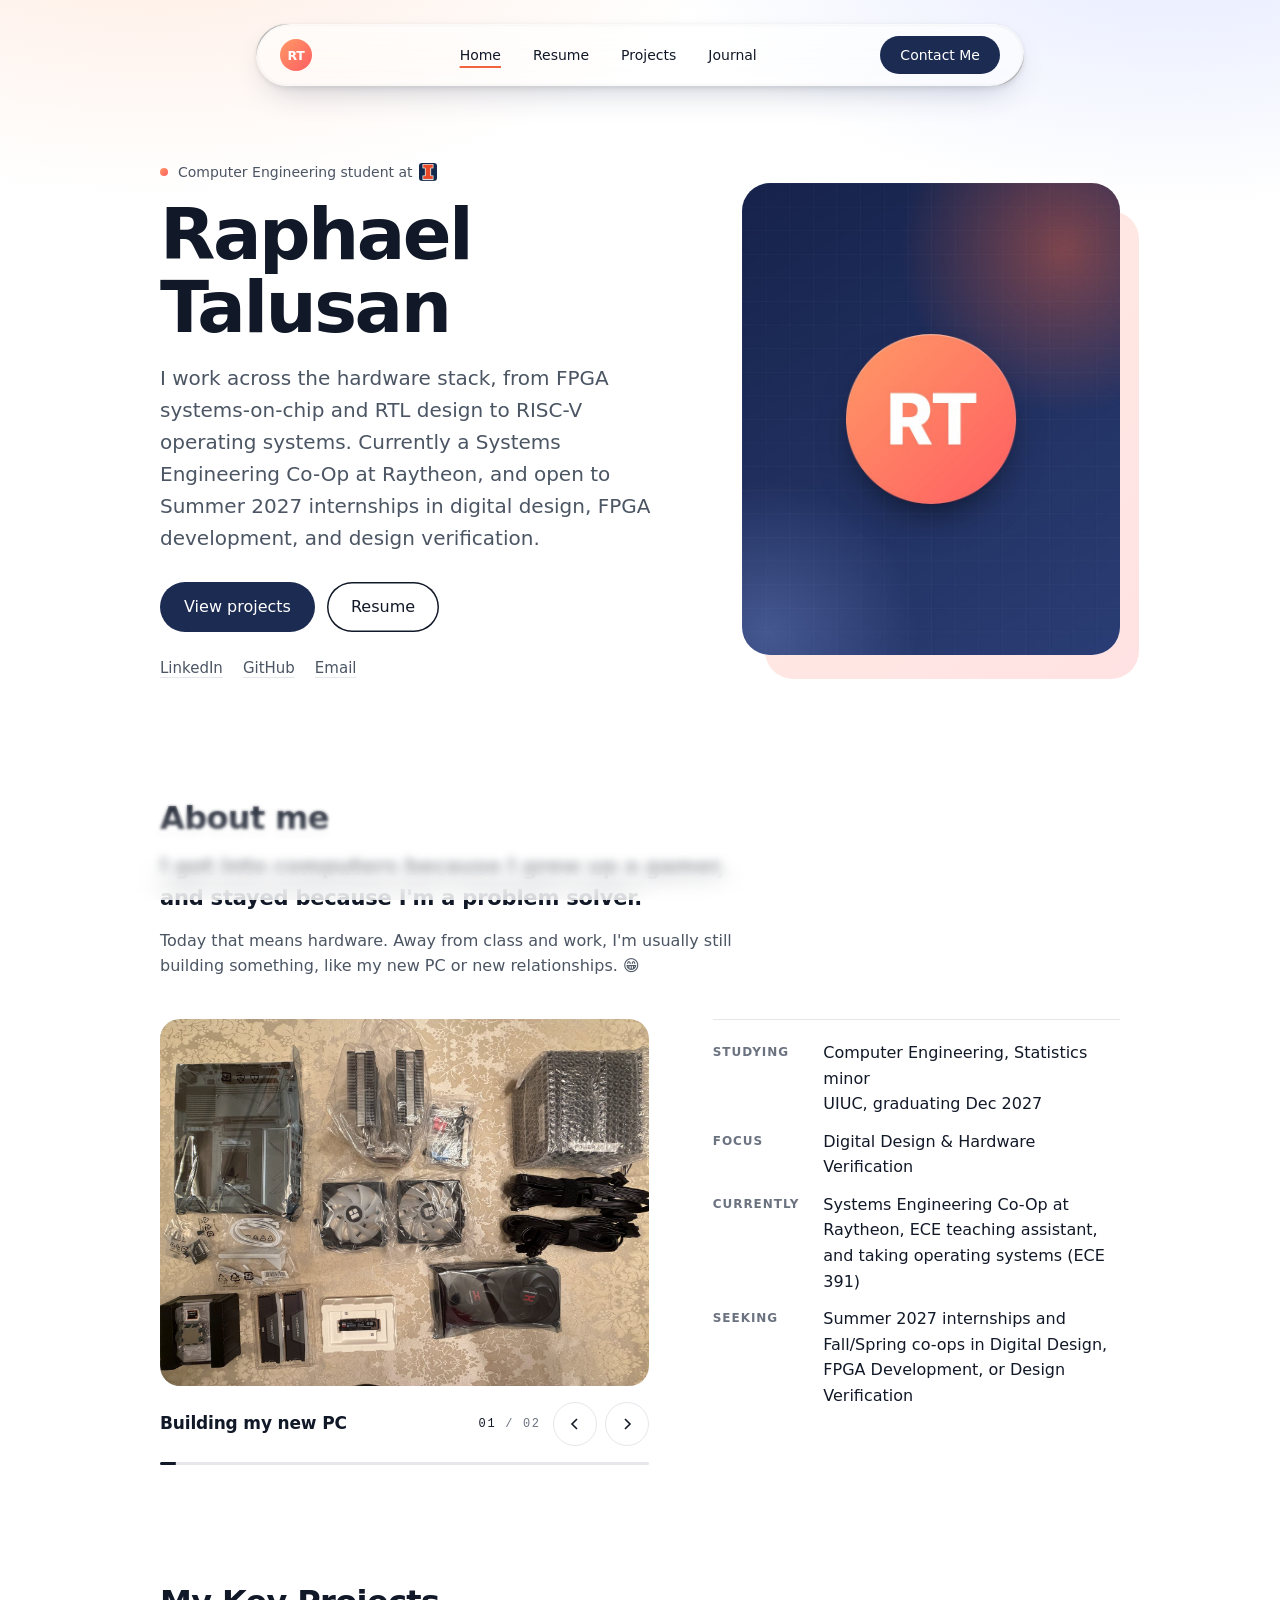
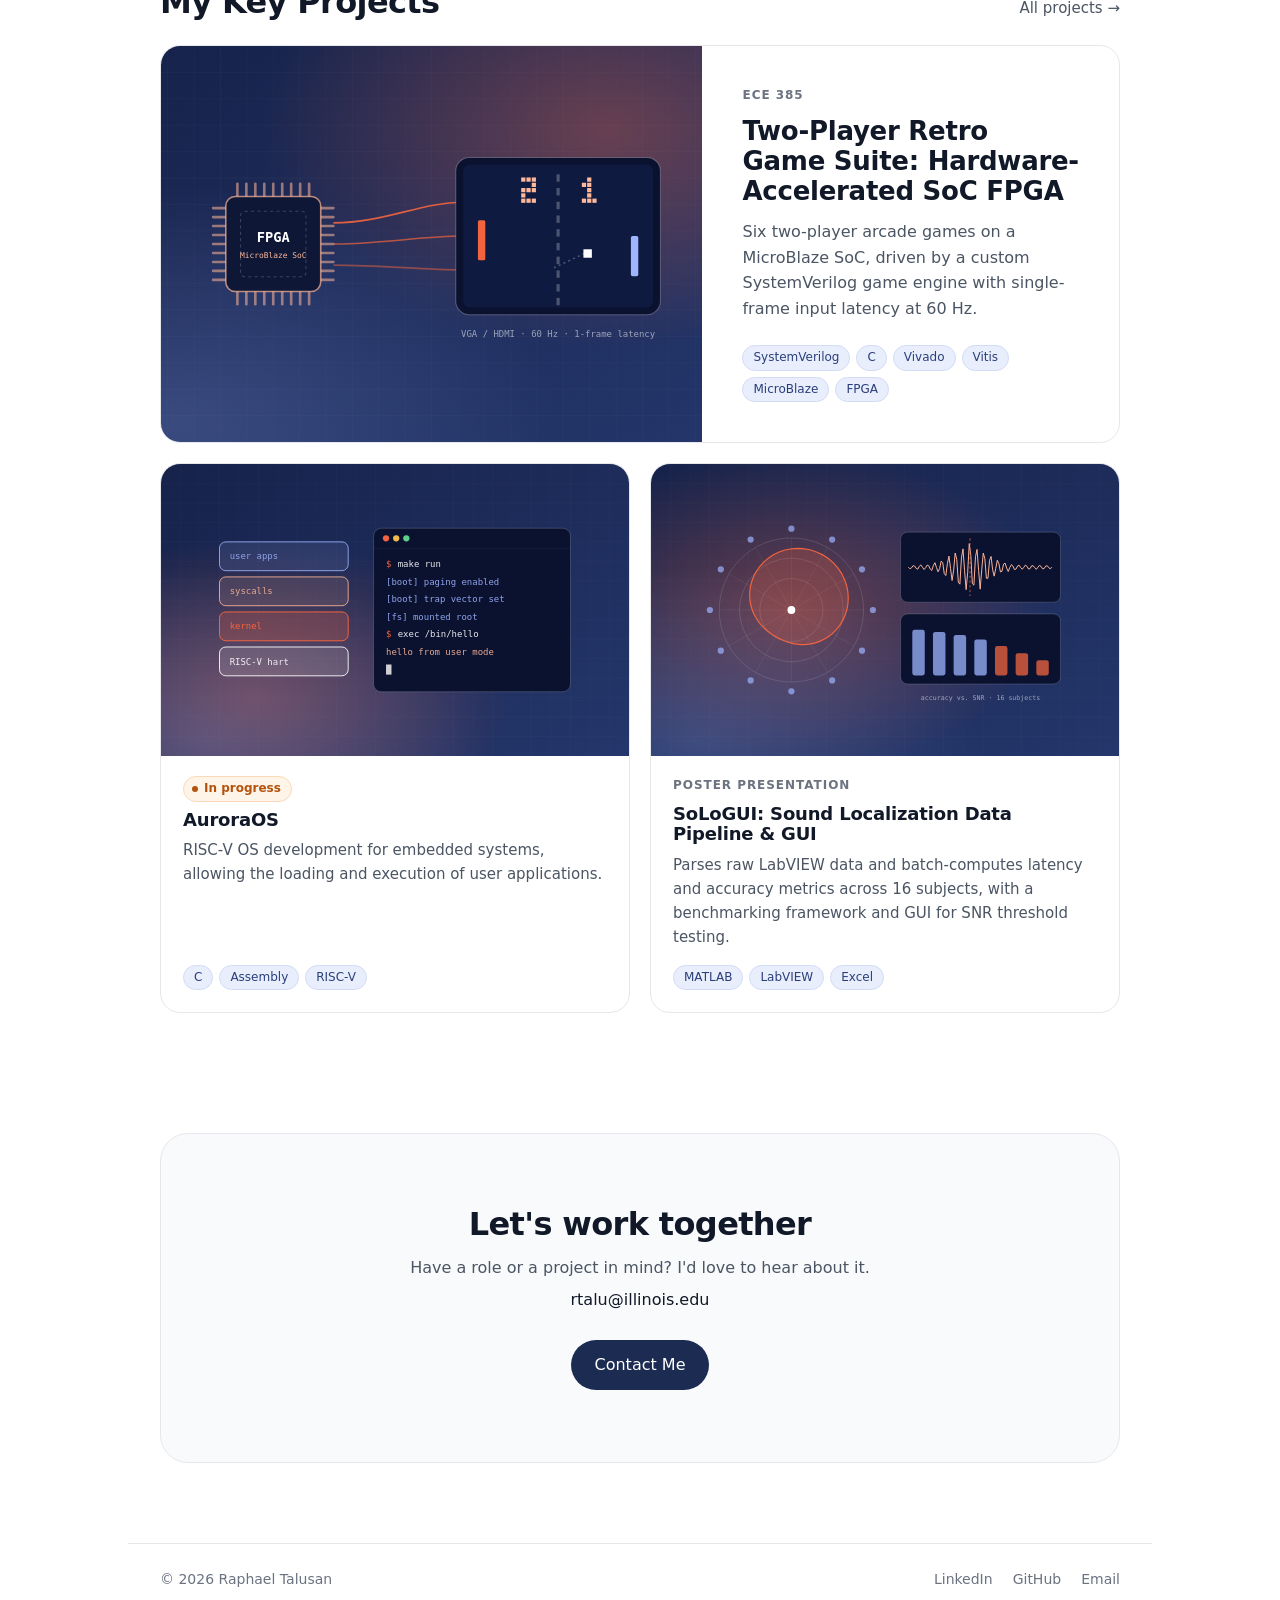
==== commit 20a0db4c: "lots of changes" ====
--- a/index.html
+++ b/index.html
@@ -18,14 +18,14 @@
   <meta charset="UTF-8">
   <meta name="viewport" content="width=device-width, initial-scale=1">
   <title>Raphael Talusan</title>
-  <meta name="description" content="Raphael Talusan, Computer Engineering student at UIUC. Projects in digital design, MATLAB, and SystemVerilog.">
+  <meta name="description" content="Raphael Talusan: Computer Engineering student at UIUC and Systems Engineering Co-Op at Raytheon. FPGA, SystemVerilog, RISC-V, and hardware verification projects.">
   <meta name="theme-color" content="#ffffff">
   <link rel="icon" href="assets/trans_favicon.png" type="image/png" sizes="32x32">
 
   <!-- Link previews (LinkedIn, Discord, iMessage). -->
   <meta property="og:type" content="website">
   <meta property="og:title" content="Raphael Talusan">
-  <meta property="og:description" content="Computer Engineering student at UIUC. Projects in digital design, MATLAB, and SystemVerilog.">
+  <meta property="og:description" content="Computer Engineering student at UIUC and Systems Engineering Co-Op at Raytheon. FPGA, SystemVerilog, RISC-V, and hardware verification projects.">
   <!-- <meta property="og:image" content="https://rtalusan13.github.io/assets/images/portrait.jpg"> -->
 
   <script>document.documentElement.classList.add("js");</script>
@@ -54,8 +54,8 @@
         <p class="eyebrow"><span>Computer Engineering student at <img class="inline-logo" src="assets/logos/uiuc-block-i.png" width="128" height="128" alt="UIUC"></span></p>
         <h1 class="hero-name" id="hero-name">Raphael Talusan</h1>
         <p class="hero-pitch">
-          I study Computer Hardware Engineering, from RISC-V OS Programming to ASIC & CPU Design to FPGAs.
-          Currently focused on Logic Design, Design Verification, and FPGA Development, looking for Summer internships and Fall/Spring co-ops in hardware engineering.
+          I work across the hardware stack, from FPGA systems-on-chip and RTL design to RISC-V operating systems.
+          Currently a Systems Engineering Co-Op at Raytheon, and open to Summer 2027 internships in digital design, FPGA development, and design verification.
         </p>
         <div class="hero-actions">
           <a href="projects.html" class="btn btn-lg">View projects</a>
@@ -71,8 +71,8 @@
 
       <div class="about-text reveal">
         <h2 class="h2" id="about-title">About me</h2>
-        <p>Got into computers because I grew up a gamer, stayed with computers because I am a problem solver.</p>
-        <p>I'm currently a part of a part-time Co-Op program under Raytheon's Systems Engineering team. I've also previously taken part in software research and engineering and hardware projects.</p>
+        <p class="about-lead">I got into computers because I grew up a gamer, and stayed because I'm a problem solver.</p>
+        <p>Today that means hardware. Away from class and work, I'm usually still building something, like my new PC or new relationships. 😁</p>
       </div>
 
       <!-- Photo carousel. One <img> per photo, in the order shown.
@@ -91,9 +91,9 @@
       </div>
 
       <dl class="facts reveal" style="--delay: .1s">
-        <dt>Studying</dt>  <dd>Computer Engineering (Stats Minor) | UIUC | 2028</dd>
+        <dt>Studying</dt>  <dd>Computer Engineering, Statistics minor<br>UIUC, graduating Dec 2027</dd>
         <dt>Focus</dt>     <dd>Digital Design &amp; Hardware Verification</dd>
-        <dt>Currently</dt> <dd>Learning operating systems programming and working as a Systems Engineering Co-Op</dd>
+        <dt>Currently</dt> <dd>Systems Engineering Co-Op at Raytheon, ECE teaching assistant, and taking operating systems (ECE 391)</dd>
         <dt>Seeking</dt>   <dd>Summer 2027 internships and Fall/Spring co-ops in Digital Design, FPGA Development, or Design Verification</dd>
       </dl>
 
@@ -117,7 +117,8 @@
     <!-- ===================== 4. CLOSING CTA ===================== -->
     <section class="section cta-band reveal" aria-labelledby="cta-title">
       <h2 class="h2" id="cta-title">Let's work together</h2>
-      <p><site-email></site-email></p>
+      <p>Have a role or a project in mind? I'd love to hear about it.</p>
+      <p class="cta-email"><site-email></site-email></p>
       <a href="contact.html" class="btn btn-lg">Contact Me</a>
     </section>
 
--- a/css/style.css
+++ b/css/style.css
@@ -492,8 +492,10 @@
    Desktop: about text across the top; carousel left, facts right. */
 .about { display: grid; gap: 32px; }
 .about-text .h2 { margin-bottom: 16px; }
-.about-text p { max-width: 62ch; }
+.about-text p { max-width: 62ch; color: var(--muted); }
 .about-text p + p { margin-top: 14px; }
+.about-text .about-lead { font-size: clamp(1.125rem, 2.2vw, 1.3125rem); line-height: 1.45; font-weight: 550; letter-spacing: -0.01em; color: var(--text); text-wrap: balance; }
+
 .facts {
   display: grid;
   grid-template-columns: max-content 1fr;
@@ -526,7 +528,8 @@
   border: 1px solid var(--line);
   border-radius: 28px;
 }
-.cta-band p { max-width: 42ch; margin: 12px auto 28px; color: var(--muted); }
+.cta-band p { max-width: 52ch; margin: 12px auto 0; color: var(--muted); text-wrap: balance; }
+.cta-band .cta-email { margin: 6px auto 28px; font-weight: 500; color: var(--text); }
 
 /* =========================================================
    10. Site footer
@@ -608,25 +611,90 @@
 
 
 /* =========================================================
-   13. Contact page (cards come from <site-links variant="cards">)
-   ========================================================= */
-.contact-grid { display: grid; grid-template-columns: repeat(auto-fit, minmax(min(100%, 240px), 1fr)); gap: 14px; }
-.contact-card {
-  position: relative;
+   13. Contact page (list comes from <site-links variant="list">)
+   ========================================================= */
+/* One row per way to reach you, stacked, each with its logo. Rows are
+   separated by hairlines (not boxed), and the logo fills with its brand
+   color when you point at the row. Markup: js/layout.js (linkList). */
+/* The page is one centered column, so it lines up under the centered nav bar */
+.contact-page { max-width: 640px; margin-inline: auto; }
+.contact-page .page-head { text-align: center; }
+.contact-page .lede { margin-inline: auto; text-wrap: balance; }
+.contact-list { margin: 0; padding: 0; list-style: none; border-top: 1px solid var(--line); }
+.contact-item {
+  --c: var(--primary); --c-soft: var(--primary-soft);
+  display: flex;
+  align-items: center;
+  gap: 12px;
+  border-bottom: 1px solid var(--line);
+}
+.contact-item[data-kind="email"]    { --c: var(--coral); --c-soft: #fff0ea; }
+.contact-item[data-kind="linkedin"] { --c: #0a66c2;      --c-soft: #e8f1fb; }
+.contact-item[data-kind="github"]   { --c: #1f2328;      --c-soft: #eff1f3; }
+.contact-link {
+  flex: 1;
+  min-width: 0;
   display: grid;
-  gap: 2px;
-  padding: 20px 52px 20px 22px;
+  grid-template-columns: auto minmax(0, 1fr) auto;
+  align-items: center;
+  gap: 18px;
+  padding: 22px 4px;
+}
+.contact-icon {
+  display: grid;
+  place-items: center;
+  width: 52px;
+  height: 52px;
+  border-radius: 15px;
+  background: var(--c-soft);
+  color: var(--c);
+  transition: background-color 0.25s, color 0.25s, transform 0.35s var(--ease-spring);
+}
+.contact-text { display: grid; gap: 1px; min-width: 0; }
+.contact-label { font-size: 0.75rem; font-weight: 600; letter-spacing: 0.08em; text-transform: uppercase; color: var(--faint); }
+.contact-value {
+  font-size: 1.125rem;
+  font-weight: 600;
+  letter-spacing: -0.01em;
+  color: var(--text);
+  overflow-wrap: anywhere;
+  text-decoration: underline;
+  text-decoration-color: transparent;
+  text-underline-offset: 4px;
+  transition: text-decoration-color 0.2s;
+}
+.contact-note { font-size: 0.875rem; color: var(--muted); }
+.contact-arrow { color: var(--faint); transition: transform 0.25s var(--ease-out), color 0.2s; }
+
+.contact-link:hover .contact-icon,
+.contact-link:focus-visible .contact-icon { background: var(--c); color: #fff; transform: scale(1.06); }
+.contact-link:hover .contact-value { text-decoration-color: currentColor; }
+.contact-link:hover .contact-arrow { color: var(--c); transform: translateX(3px); }
+.contact-item:not([data-kind="email"]) .contact-link:hover .contact-arrow { transform: translate(2px, -2px); }
+.contact-link:focus-visible { outline: 2px solid var(--link); outline-offset: 2px; border-radius: 12px; }
+
+/* "Copy" next to the email address */
+.contact-copy {
+  flex: none;
+  padding: 6px 13px;
   border: 1px solid var(--line);
-  border-radius: var(--radius);
+  border-radius: 9999px;
   background: #fff;
-  transition: border-color 0.2s, box-shadow 0.25s, transform 0.25s var(--ease-out);
-}
-.contact-card:hover { transform: translateY(-2px); border-color: var(--primary-line); box-shadow: 0 14px 30px -16px rgb(28 43 82 / 0.35); }
-.contact-card:first-child { border-color: var(--primary-line); background: var(--primary-soft); }
-.contact-label { font-size: 0.75rem; font-weight: 600; letter-spacing: 0.08em; text-transform: uppercase; color: var(--faint); }
-.contact-value { font-weight: 500; overflow-wrap: anywhere; }
-.contact-arrow { position: absolute; top: 20px; right: 20px; color: var(--muted); transition: transform 0.25s var(--ease-out), color 0.2s; }
-.contact-card:hover .contact-arrow { transform: translate(2px, -2px); color: var(--primary); }
+  color: var(--muted);
+  font-size: 0.8125rem;
+  font-weight: 500;
+  transition: background-color 0.15s, color 0.15s, border-color 0.15s;
+}
+.contact-copy:hover { background: var(--surface); color: var(--text); }
+.contact-copy.copied { border-color: #a7f3d0; background: #ecfdf5; color: #047857; }
+
+@media (max-width: 600px) {
+  .contact-link { gap: 14px; padding-block: 18px; }
+  .contact-icon { width: 44px; height: 44px; border-radius: 13px; }
+  .contact-icon svg { width: 20px; height: 20px; }
+  .contact-value { font-size: 1rem; }
+  .contact-arrow { display: none; }            /* the whole row is the link; keep room for the text */
+}
 
 
 /* =========================================================
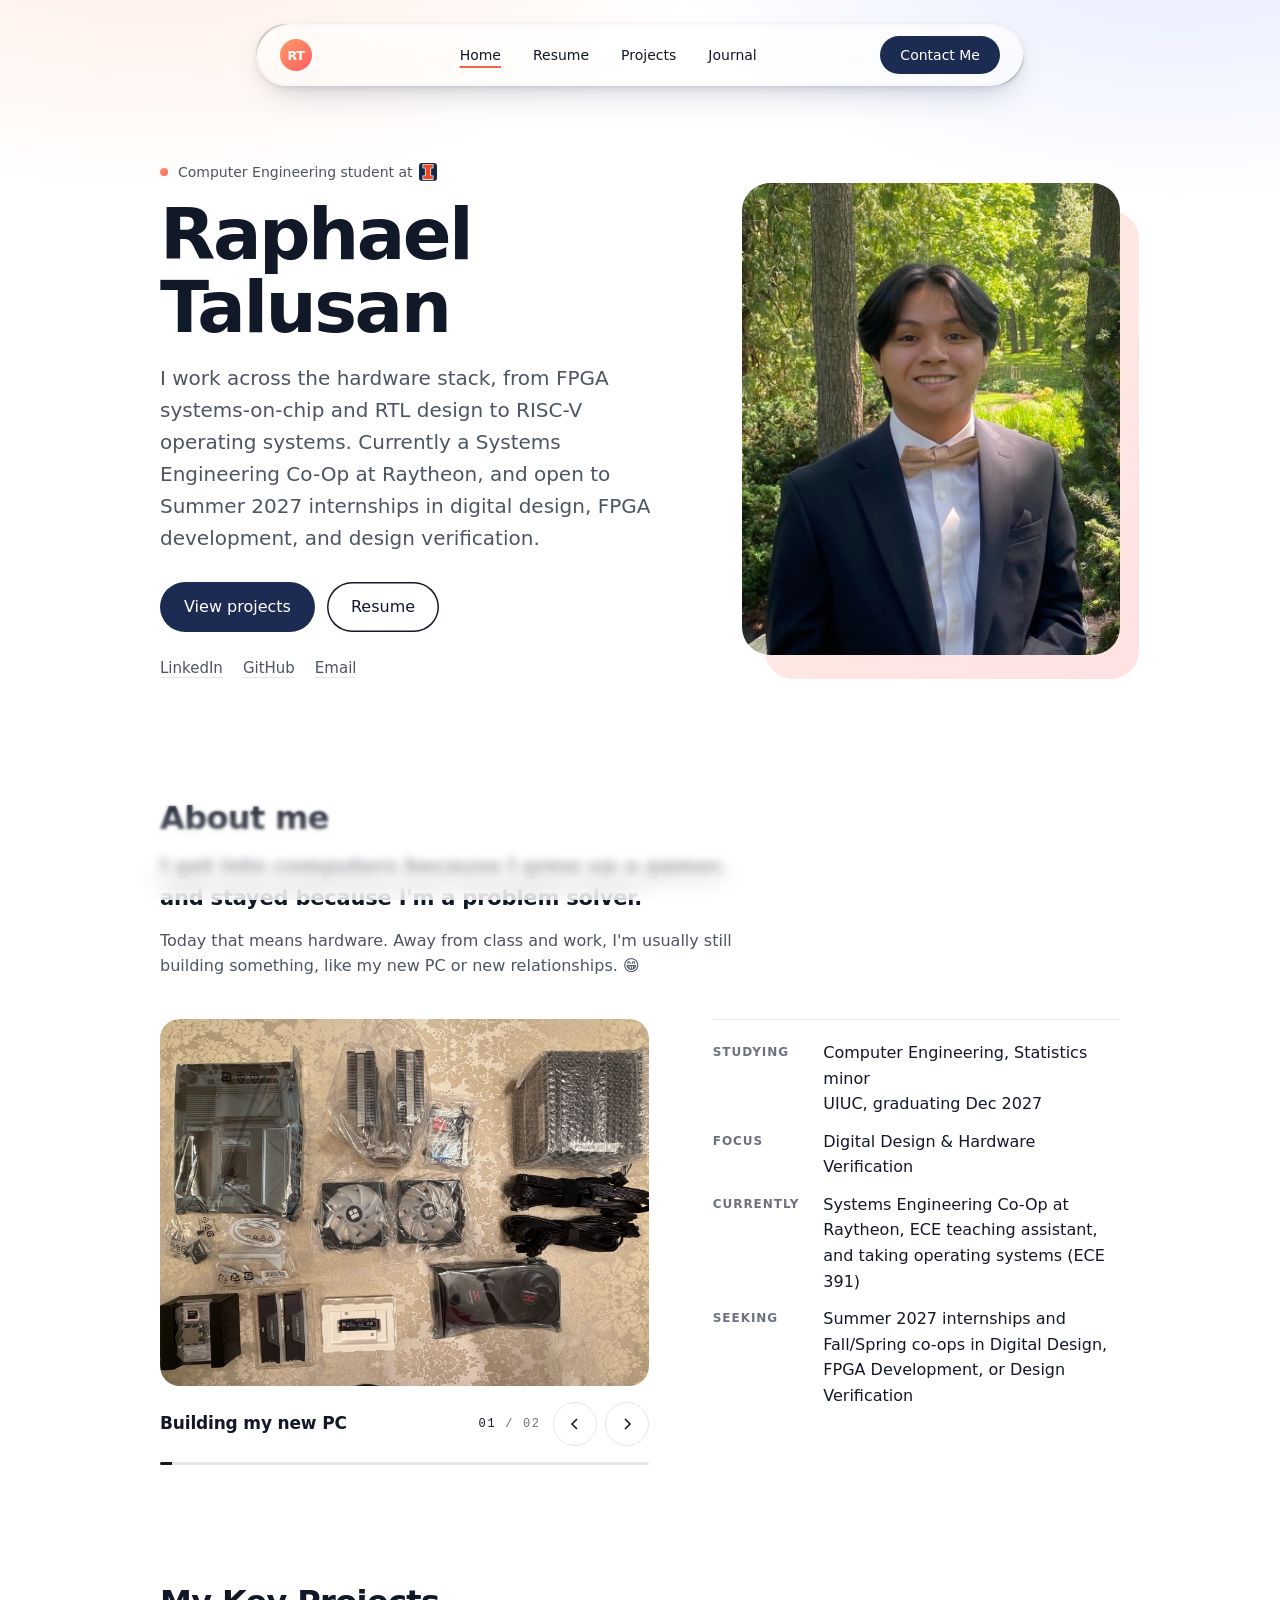
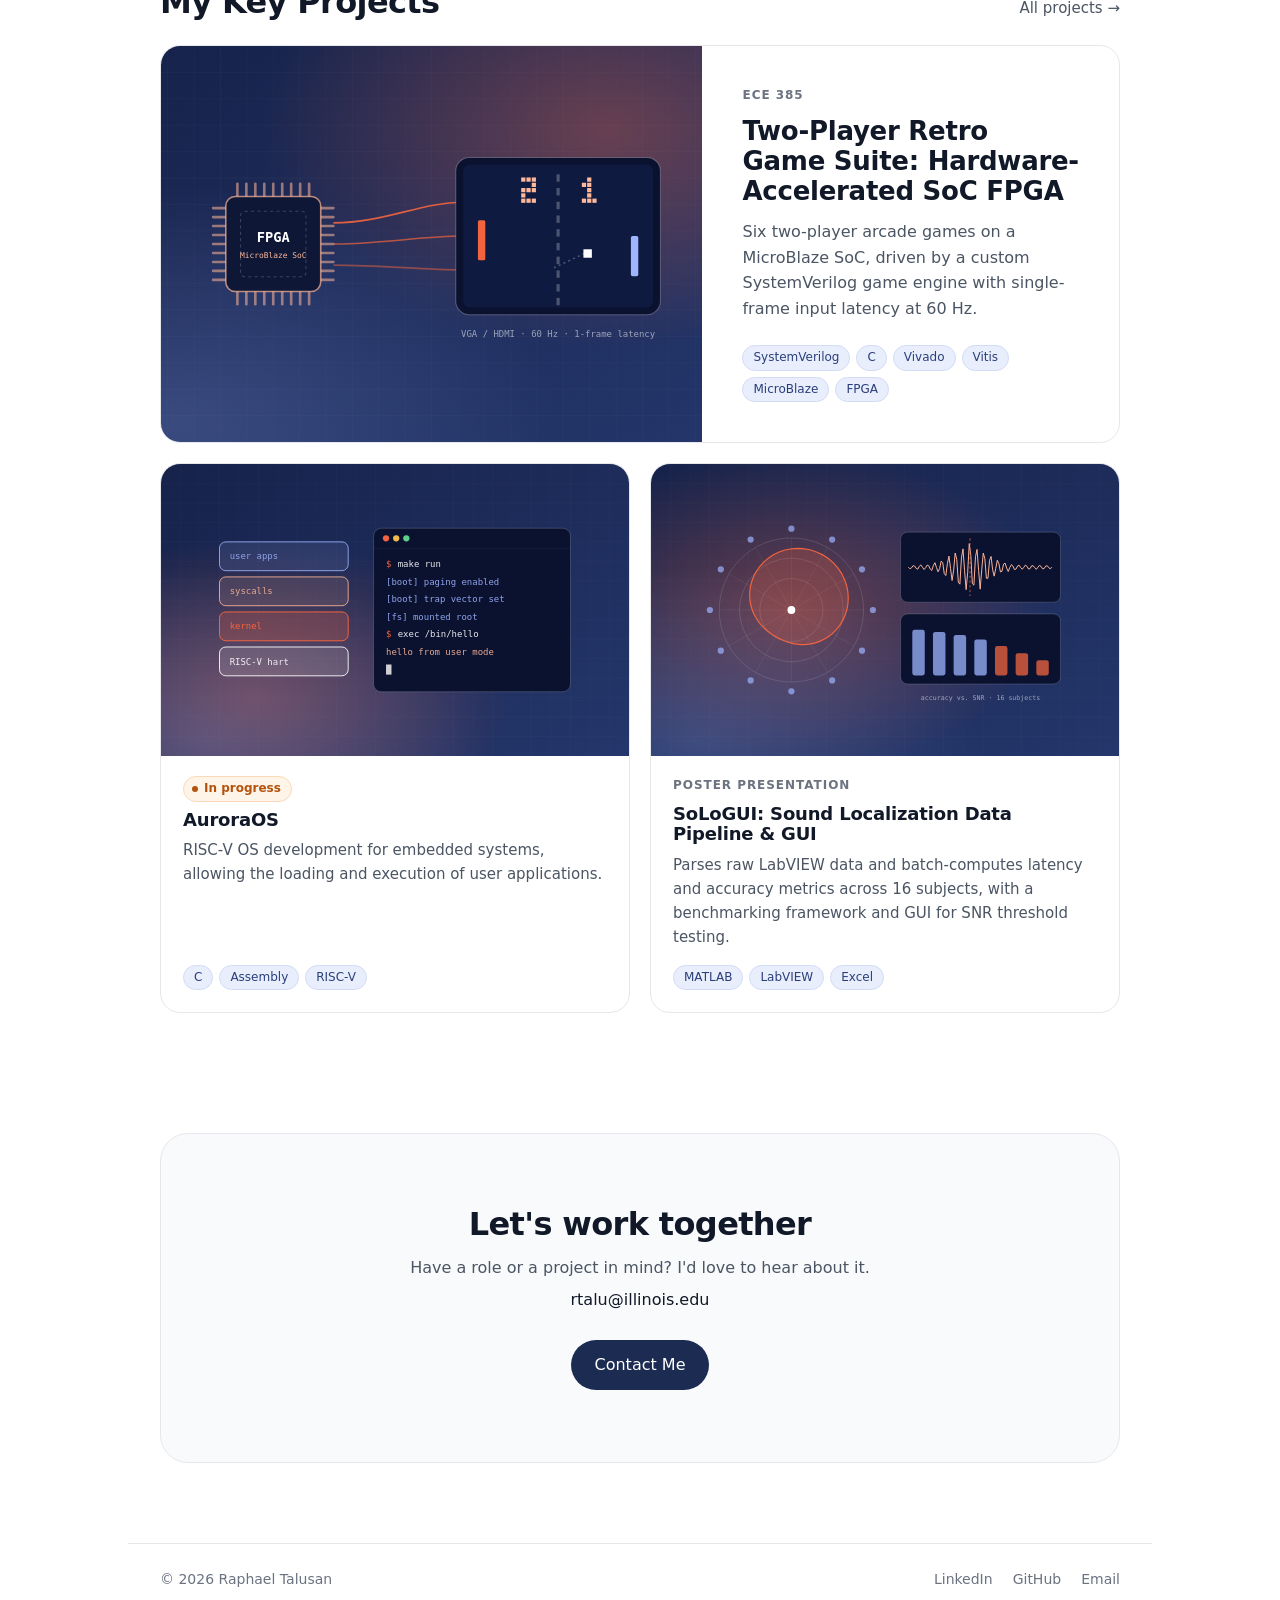
==== commit 36743e1f: "headshot" ====
--- a/index.html
+++ b/index.html
@@ -26,7 +26,7 @@
   <meta property="og:type" content="website">
   <meta property="og:title" content="Raphael Talusan">
   <meta property="og:description" content="Computer Engineering student at UIUC and Systems Engineering Co-Op at Raytheon. FPGA, SystemVerilog, RISC-V, and hardware verification projects.">
-  <!-- <meta property="og:image" content="https://rtalusan13.github.io/assets/images/portrait.jpg"> -->
+  <meta property="og:image" content="https://rtalusan13.github.io/assets/images/portrait.jpg">
 
   <script>document.documentElement.classList.add("js");</script>
   <link rel="stylesheet" href="css/style.css">
--- a/css/carousel.css
+++ b/css/carousel.css
@@ -6,6 +6,8 @@
      "single" ... one photo at a time, full width of its column
      "focus" .... (default) centre photo sharp, neighbours peek
                   in from the sides, blurred, smaller and faded
+
+   data-controls="inside": arrows and counter inside the photo (see below)
 
    Knobs you can set per carousel with style="...":
      --fp-aspect   photo shape, default 4 / 3 (phone photos)
@@ -104,6 +106,40 @@
 
 .fp-sr { position: absolute; width: 1px; height: 1px; margin: 0; overflow: hidden; clip: rect(0 0 0 0); white-space: nowrap; }
 
+/* ---------- Controls inside the frame (data-controls="inside", Projects page):
+   small round arrows on the photo's left and right edges, the counter in a
+   pill at the bottom. No caption or timer bar. ---------- */
+.fp-root[data-controls="inside"] { gap: 0; height: 100%; border-radius: inherit; }
+.fp-root[data-controls="inside"]:focus-visible { outline-offset: -3px; }
+.fp-root[data-controls="inside"] .fp-card { border-radius: 0; }
+.fp-root[data-controls="inside"] .fp-meta { position: absolute; inset: 0; display: block; padding: 0; pointer-events: none; }
+.fp-root[data-controls="inside"] .fp-cap,
+.fp-root[data-controls="inside"] .fp-bar { display: none; }
+.fp-root[data-controls="inside"] .fp-nav { position: absolute; inset: 0; display: flex; justify-content: space-between; align-items: center; padding-inline: 10px; }
+.fp-root[data-controls="inside"] .fp-btn {
+  width: 34px;
+  height: 34px;
+  border: 0;
+  background: rgb(255 255 255 / 0.88);
+  color: var(--text);
+  box-shadow: 0 2px 10px rgb(15 23 42 / 0.25);
+  pointer-events: auto;
+  transition: background-color 0.2s, transform 0.25s var(--ease-spring);
+}
+.fp-root[data-controls="inside"] .fp-btn:hover { background: #fff; color: var(--text); transform: scale(1.08); }
+.fp-root[data-controls="inside"] .fp-btn:active { transform: scale(0.94); }
+.fp-root[data-controls="inside"] .fp-count {
+  position: absolute;
+  left: 50%;
+  bottom: 10px;
+  transform: translateX(-50%);
+  padding: 6px 10px 6px 11px;
+  border-radius: 9999px;
+  background: rgb(15 23 42 / 0.58);
+  color: rgb(255 255 255 / 0.75);
+}
+.fp-root[data-controls="inside"] .fp-count b { color: #fff; }
+
 /* Only one photo: nothing to navigate */
 .fp-root.fp-one .fp-nav,
 .fp-root.fp-one .fp-count,
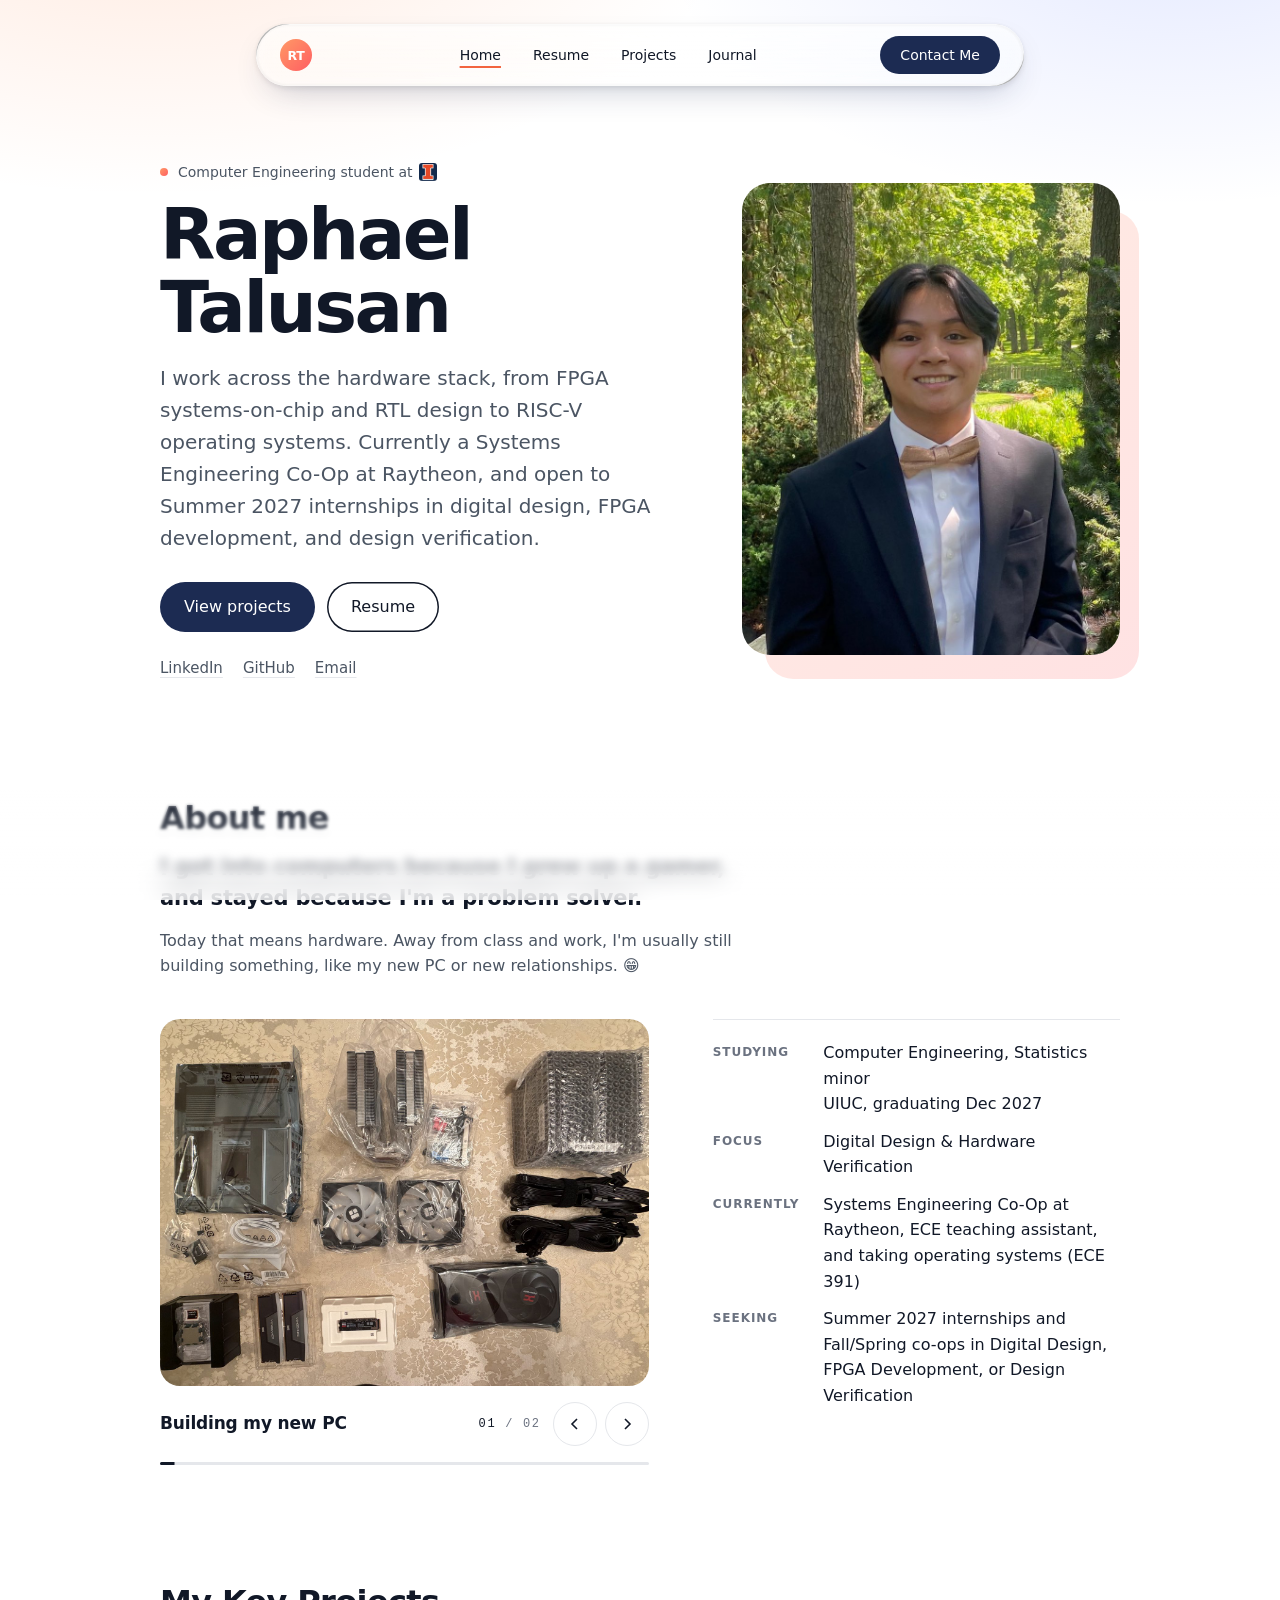
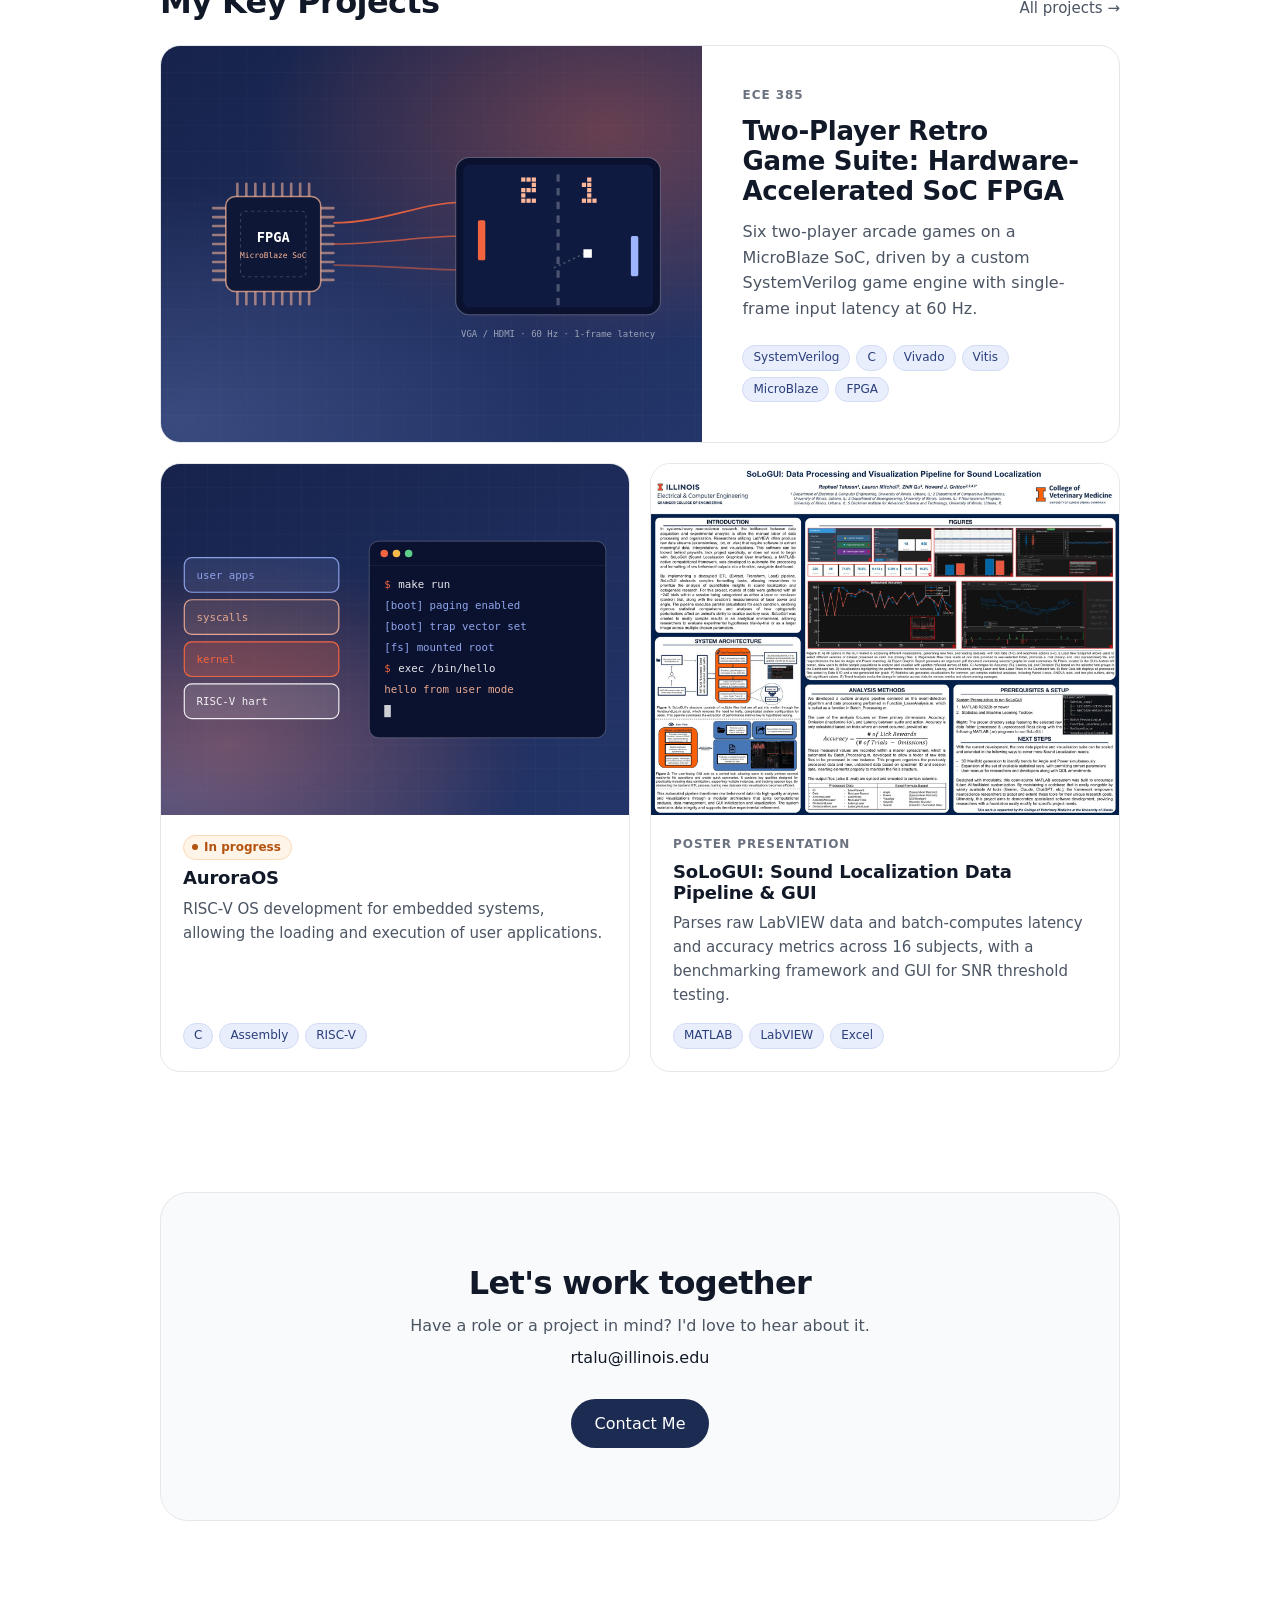
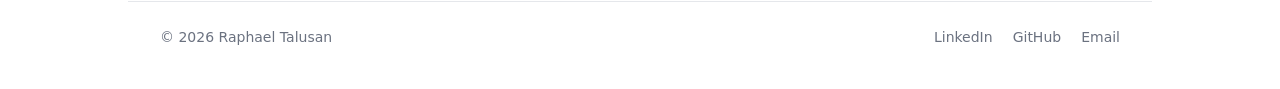
==== commit 13159c10: "image pop out" ====
--- a/index.html
+++ b/index.html
@@ -31,10 +31,12 @@
   <script>document.documentElement.classList.add("js");</script>
   <link rel="stylesheet" href="css/style.css">
   <link rel="stylesheet" href="css/carousel.css">
+  <link rel="stylesheet" href="css/lightbox.css">
   <script src="js/layout.js"></script>
   <script src="js/main.js" defer></script>
   <script src="js/content.js" defer></script>
   <script src="js/projects.js" defer></script>
+  <script src="js/lightbox.js" defer></script>
   <script src="js/carousel.js" defer></script>
 </head>
 <body>
--- a/css/style.css
+++ b/css/style.css
@@ -446,7 +446,7 @@
 .project-card:focus-within { outline: 2px solid var(--link); outline-offset: 3px; }   /* fallback: no :has() */
 .project-card:has(a:focus-visible) { outline: 2px solid var(--link); outline-offset: 3px; }
 .project-card:focus-within:not(:has(a:focus-visible)) { outline: none; }
-.project-media { aspect-ratio: 16 / 10; overflow: hidden; background: var(--surface); }
+.project-media { aspect-ratio: 4 / 3; overflow: hidden; background: var(--surface); }
 .project-media img { width: 100%; height: 100%; object-fit: cover; transition: transform 0.5s var(--ease-out); }
 .project-card:hover .project-media img { transform: scale(1.03); }
 .project-body { display: flex; flex-direction: column; gap: 8px; flex: 1; padding: 20px 22px 22px; }
